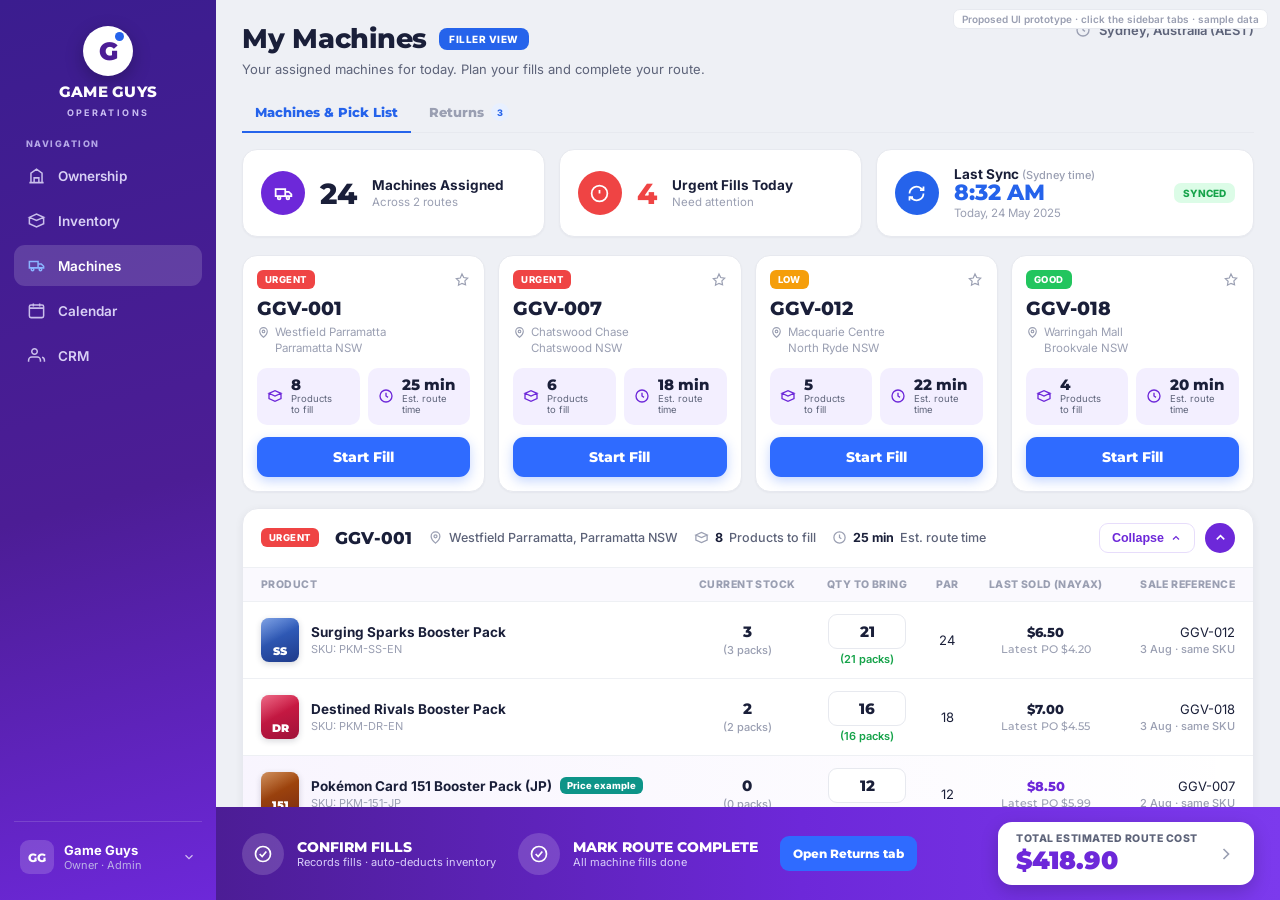
==== all-in-one.html @ 1ece9bb2 "feat: refine stock returns and Nayax pricing" ====
<!DOCTYPE html>
<html lang="en">
<head>
<meta charset="utf-8" />
<meta name="viewport" content="width=device-width, initial-scale=1" />
<title>Game Guys Operations — Proposed UI</title>
<link rel="preconnect" href="https://fonts.googleapis.com">
<link rel="preconnect" href="https://fonts.gstatic.com" crossorigin>
<link href="https://fonts.googleapis.com/css2?family=Montserrat:wght@600;700;800;900&family=Inter:wght@400;500;600;700&display=swap" rel="stylesheet">
<style>
  :root{
    --purple:#6d28d9; --purple-2:#7c3aed; --purple-deep:#4c1d95; --indigo:#3b1d8f;
    --purple-soft:#f3efff; --purple-line:#e7ddfb;
    --blue:#2563eb; --blue-btn:#2f6bff; --blue-soft:#e8f0ff;
    --bg:#eef0f5; --surface:#ffffff; --line:#e7e9ef; --line2:#eef0f4;
    --fg:#1a1f39; --fg2:#5d6379; --fg3:#9a9fb2;
    --green:#22c55e; --green-txt:#16a34a; --green-soft:#dcfce7;
    --amber:#f59e0b; --amber-soft:#fdf3e0; --red:#ef4444; --red-soft:#fdeceb;
    --teal:#0d9488; --teal-soft:#d9f5f1;
    --font:"Inter",-apple-system,BlinkMacSystemFont,"Segoe UI",sans-serif;
    --display:"Montserrat","Inter",-apple-system,"Segoe UI",sans-serif;
  }
  *{box-sizing:border-box}
  html,body{margin:0;height:100%;background:var(--bg);color:var(--fg);font-family:var(--font);-webkit-font-smoothing:antialiased}
  h1,h2,h3,.disp{font-family:var(--display);letter-spacing:-.01em;margin:0}
  .app{display:grid;grid-template-columns:216px 1fr;height:100vh;overflow:hidden}
  svg{display:block}

  /* Sidebar */
  .side{background:linear-gradient(165deg,var(--indigo),var(--purple-deep) 55%,var(--purple));color:#fff;display:flex;flex-direction:column;padding:20px 14px}
  .logo{display:flex;flex-direction:column;align-items:center;gap:6px;padding:6px 0 16px}
  .logo .mark{width:50px;height:50px;border-radius:50%;background:#fff;display:flex;align-items:center;justify-content:center;position:relative;box-shadow:0 6px 18px rgba(0,0,0,.25)}
  .logo .mark span{font-family:var(--display);font-weight:900;font-size:25px;color:var(--purple-deep)}
  .logo .mark i{position:absolute;top:6px;right:9px;width:9px;height:9px;border-radius:50%;background:var(--blue)}
  .logo .nm{font-family:var(--display);font-weight:800;font-size:15px;letter-spacing:.02em}
  .logo .sb{font-size:9px;font-weight:700;letter-spacing:.26em;color:#c9bdf2}
  .tabhint{font-size:9px;font-weight:800;letter-spacing:.16em;color:#b3a6e6;padding:4px 12px 6px;text-transform:uppercase}
  .nav{display:flex;flex-direction:column;gap:4px}
  .nav a{display:flex;align-items:center;gap:12px;padding:11px 13px;border-radius:11px;color:#d8d0f5;text-decoration:none;font-size:13.5px;font-weight:600;cursor:pointer}
  .nav a svg{width:19px;height:19px;stroke:currentColor;fill:none;stroke-width:1.9;opacity:.9}
  .nav a.active{background:rgba(255,255,255,.15);color:#fff}
  .nav a.active svg{color:#8ab4ff;opacity:1}
  .side .spacer{flex:1}
  .uwrap{border-top:1px solid rgba(255,255,255,.14);padding-top:12px}
  .user{display:flex;align-items:center;gap:10px;padding:6px}
  .user .av{width:34px;height:34px;border-radius:9px;background:rgba(255,255,255,.16);display:flex;align-items:center;justify-content:center;font-family:var(--display);font-weight:800;font-size:12px}
  .user .who{font-weight:700;font-size:13px}.user .role{font-size:11px;color:#bcb2e6}
  .user .cv{margin-left:auto;opacity:.7}

  /* Main */
  .main{display:flex;flex-direction:column;height:100vh;overflow:hidden}
  .content{flex:1;overflow:auto;padding:22px 26px 26px}
  .screen{display:none}.screen.show{display:block}
  .head{display:flex;align-items:flex-start;justify-content:space-between;gap:16px;margin-bottom:16px}
  h1{font-size:27px;font-weight:800;display:flex;align-items:center;gap:12px}
  .pill{color:#fff;font-size:10px;font-weight:800;letter-spacing:.05em;padding:5px 10px;border-radius:8px;font-family:var(--font)}
  .p-filler{background:var(--blue)} .p-owner{background:var(--purple)} .p-recv{background:var(--teal)}
  .subtitle{font-size:13px;color:var(--fg2);margin-top:6px}
  .tz{display:flex;align-items:center;gap:8px;font-size:13px;color:var(--fg2);font-weight:600}
  .tz svg{width:16px;height:16px;stroke:var(--fg3);fill:none;stroke-width:2}

  .kpis{display:grid;gap:14px;margin-bottom:18px}
  .k4{grid-template-columns:repeat(4,1fr)}.k3{grid-template-columns:1fr 1fr 1.25fr}
  .kpi{background:var(--surface);border:1px solid var(--line);border-radius:15px;padding:16px 18px;box-shadow:0 1px 2px rgba(26,31,57,.04)}
  .kpi.rowic{display:flex;align-items:center;gap:15px}
  .kpi .ic{width:44px;height:44px;border-radius:50%;display:flex;align-items:center;justify-content:center;flex:0 0 auto}
  .kpi .ic svg{width:21px;height:21px;stroke:#fff;fill:none;stroke-width:2}
  .ic-purple{background:var(--purple)}.ic-red{background:var(--red)}.ic-blue{background:var(--blue)}.ic-green{background:var(--green)}.ic-amber{background:var(--amber)}.ic-teal{background:var(--teal)}
  .kpi .l{font-size:11px;color:var(--fg2);font-weight:700;text-transform:uppercase;letter-spacing:.05em}
  .kpi .v{font-family:var(--display);font-size:27px;font-weight:800;margin-top:8px}
  .kpi .d{font-size:11.5px;margin-top:4px;font-weight:600}
  .up{color:var(--green-txt)}.down{color:var(--red)}
  .kpi .big{font-family:var(--display);font-weight:800;font-size:29px;line-height:1}
  .kpi .lab{font-weight:700;font-size:13.5px}.kpi .sub{font-size:11.5px;color:var(--fg3);margin-top:2px}
  .synced{background:var(--green-soft);color:var(--green-txt);font-size:10px;font-weight:800;padding:4px 9px;border-radius:7px}

  .h2{font-family:var(--display);font-weight:800;font-size:15px;margin:6px 2px 12px;display:flex;align-items:center;gap:8px}
  .h2 .src{font-size:10px;font-weight:600;color:var(--fg3);letter-spacing:0;text-transform:none}
  .grid2{display:grid;grid-template-columns:1.4fr 1fr;gap:16px}
  .grid2b{display:grid;grid-template-columns:1fr 1fr;gap:16px}
  .card{background:var(--surface);border:1px solid var(--line);border-radius:16px;padding:18px;box-shadow:0 1px 2px rgba(26,31,57,.04)}
  .card h3{font-size:14px;font-weight:800;margin-bottom:14px}

  /* bar chart */
  .chart{display:flex;align-items:flex-end;gap:10px;height:150px;padding-top:8px}
  .chart .col{flex:1;display:flex;flex-direction:column;align-items:center;gap:6px;height:100%}
  .chart .bar{width:100%;max-width:26px;border-radius:6px 6px 3px 3px;background:linear-gradient(180deg,var(--purple),var(--blue));margin-top:auto}
  .chart .mo{font-size:10px;color:var(--fg3);font-weight:600}
  .legend{font-size:11px;color:var(--fg3);margin-top:10px}

  /* horizontal bars */
  .hbar{margin-bottom:14px}
  .hbar .top{display:flex;justify-content:space-between;font-size:12.5px;font-weight:600;margin-bottom:6px}
  .hbar .top b{font-family:var(--display);font-weight:800}
  .track{height:12px;border-radius:999px;background:var(--line);overflow:hidden}
  .track i{display:block;height:100%;border-radius:999px}
  .fill-en{background:var(--blue)}.fill-jp{background:var(--purple)}.fill-cn{background:var(--red)}

  /* ranked list */
  .rank{display:flex;align-items:center;gap:12px;padding:10px 0;border-bottom:1px solid var(--line2)}
  .rank:last-child{border-bottom:none}
  .rank .n{width:22px;height:22px;border-radius:7px;background:var(--purple-soft);color:var(--purple);font-weight:800;font-size:11px;display:flex;align-items:center;justify-content:center;font-family:var(--display)}
  .rank .nm{font-weight:600;font-size:13px}.rank .sub{font-size:11px;color:var(--fg3)}
  .rank .val{margin-left:auto;font-family:var(--display);font-weight:800;font-size:13.5px}
  .rank .val.good{color:var(--green-txt)}.rank .val.bad{color:var(--red)}

  table{width:100%;border-collapse:collapse}
  thead th{font-size:10.5px;font-weight:800;letter-spacing:.04em;text-transform:uppercase;color:var(--fg3);text-align:left;padding:10px 12px;background:#faf9fe}
  tbody td{padding:11px 12px;border-top:1px solid var(--line2);font-size:13px;vertical-align:middle}
  .num{text-align:right;font-family:var(--display);font-weight:700}
  .badge{font-size:10px;font-weight:800;padding:3px 8px;border-radius:6px}
  .b-green{background:var(--green-soft);color:var(--green-txt)}.b-amber{background:var(--amber-soft);color:var(--amber)}
  .b-blue{background:var(--blue-soft);color:var(--blue)}.b-teal{background:var(--teal-soft);color:var(--teal)}
  .b-purple{background:var(--purple-soft);color:var(--purple)}.b-red{background:var(--red-soft);color:var(--red)}
  .aichip{display:inline-flex;align-items:center;gap:6px;font-size:11px;font-weight:700;color:var(--purple);background:var(--purple-soft);padding:5px 10px;border-radius:8px}

  /* incoming / list rows */
  .lrow{display:flex;align-items:center;gap:13px;padding:12px 0;border-bottom:1px solid var(--line2)}
  .lrow:last-child{border-bottom:none}
  .lrow .thumb{width:36px;height:36px;border-radius:9px;background:var(--purple-soft);color:var(--purple);display:flex;align-items:center;justify-content:center;font-family:var(--display);font-weight:800;font-size:12px;flex:0 0 auto}
  .lrow .nm{font-weight:600;font-size:13px}.lrow .sub{font-size:11px;color:var(--fg3);margin-top:1px}
  .lrow .r{margin-left:auto;text-align:right}

  /* calendar */
  .calmonth{margin-bottom:16px}
  .calmonth .mh{display:flex;justify-content:space-between;font-size:12px;font-weight:800;color:var(--fg2);padding:8px 4px;border-bottom:1px solid var(--line)}
  .rel{display:flex;align-items:center;gap:14px;padding:12px 4px;border-bottom:1px solid var(--line2)}
  .rel:last-child{border-bottom:none}
  .rel .date{width:56px;text-align:center;flex:0 0 auto}
  .rel .date .d{font-family:var(--display);font-weight:800;font-size:15px}.rel .date .in{font-size:9px;color:var(--fg3);text-transform:uppercase;letter-spacing:.04em}
  .rel .nm{font-weight:700;font-size:13.5px;display:flex;align-items:center;gap:8px;flex-wrap:wrap}
  .rel .code{font-size:11px;color:var(--fg3)}

  /* task board */
  .board{display:grid;grid-template-columns:repeat(3,1fr);gap:12px}
  .col-t{background:#faf9fe;border:1px solid var(--line);border-radius:13px;padding:12px}
  .col-t .ch{font-size:11px;font-weight:800;text-transform:uppercase;letter-spacing:.05em;color:var(--fg2);margin-bottom:10px;display:flex;justify-content:space-between}
  .task{background:#fff;border:1px solid var(--line);border-radius:11px;padding:11px;margin-bottom:9px;box-shadow:0 1px 2px rgba(26,31,57,.04)}
  .task .tt{font-weight:600;font-size:12.5px;margin-bottom:8px}
  .task .meta{display:flex;align-items:center;justify-content:space-between}
  .av-sm{width:22px;height:22px;border-radius:999px;background:linear-gradient(135deg,var(--purple),var(--blue));color:#fff;font-size:10px;font-weight:800;display:flex;align-items:center;justify-content:center}

  /* ===== Machines (My Machines) styles ===== */
  .mcards{display:grid;grid-template-columns:repeat(4,1fr);gap:13px;margin-bottom:16px}
  .mc{background:var(--surface);border:1px solid var(--line);border-radius:15px;padding:14px;box-shadow:0 1px 2px rgba(26,31,57,.04)}
  .mc .r1{display:flex;align-items:center;justify-content:space-between;margin-bottom:8px}
  .tag{font-size:9.5px;font-weight:800;letter-spacing:.05em;padding:4px 8px;border-radius:6px;color:#fff}
  .t-urgent{background:var(--red)}.t-low{background:var(--amber)}.t-good{background:var(--green)}
  .star{stroke:var(--fg3);fill:none;stroke-width:1.8;width:16px;height:16px}
  .mc .id{font-family:var(--display);font-weight:800;font-size:19px}
  .mc .loc{display:flex;gap:5px;font-size:11.5px;color:var(--fg3);margin:5px 0 12px;line-height:1.35}
  .mc .loc svg{width:13px;height:13px;stroke:var(--fg3);fill:none;stroke-width:2;flex:0 0 auto;margin-top:1px}
  .mc .stats{display:flex;gap:8px;margin-bottom:12px}
  .mc .st{flex:1;background:var(--purple-soft);border-radius:10px;padding:9px 10px;display:flex;align-items:center;gap:8px}
  .mc .st svg{width:16px;height:16px;stroke:var(--purple);fill:none;stroke-width:2;flex:0 0 auto}
  .mc .st .n{font-family:var(--display);font-weight:800;font-size:15px;line-height:1}
  .mc .st .k{font-size:9.5px;color:var(--fg2);line-height:1.15;margin-top:2px}
  .startfill{width:100%;border:none;background:var(--blue-btn);color:#fff;font-family:var(--display);font-weight:800;font-size:14px;padding:11px;border-radius:11px;box-shadow:0 4px 12px rgba(47,107,255,.28)}
  .detail{background:var(--surface);border:1px solid var(--line);border-radius:16px;box-shadow:0 2px 8px rgba(26,31,57,.06);overflow:hidden;margin-bottom:8px}
  .dhead{display:flex;align-items:center;gap:16px;padding:14px 18px;border-bottom:1px solid var(--line2);flex-wrap:wrap}
  .dhead .id{font-family:var(--display);font-weight:800;font-size:17px}
  .dhead .m{display:flex;align-items:center;gap:6px;font-size:12.5px;color:var(--fg2);font-weight:500}
  .dhead .m svg{width:15px;height:15px;stroke:var(--fg3);fill:none;stroke-width:2}
  .dhead .m b{color:var(--fg);font-weight:700}
  .dhead .right{margin-left:auto;display:flex;align-items:center;gap:10px}
  .collapse{border:1px solid var(--purple-line);color:var(--purple);background:#fff;font-weight:700;font-size:12.5px;padding:7px 12px;border-radius:9px;display:flex;align-items:center;gap:6px}
  .updot{width:30px;height:30px;border-radius:50%;background:var(--purple);display:flex;align-items:center;justify-content:center}
  .updot svg{width:15px;height:15px;stroke:#fff;fill:none;stroke-width:2.4}
  .dtable td{padding:12px;border-top:1px solid var(--line2);vertical-align:middle;text-align:center;font-size:13px}
  .dtable td:first-child{text-align:left;padding-left:18px}.dtable td:last-child{text-align:right;padding-right:18px}
  .dtable thead th{text-align:center}.dtable thead th:first-child{text-align:left;padding-left:18px}.dtable thead th:last-child{text-align:right;padding-right:18px}
  .prod{display:flex;align-items:center;gap:12px}
  .thumb2{width:38px;height:44px;border-radius:8px;flex:0 0 auto;color:#fff;display:flex;align-items:flex-end;justify-content:center;font-family:var(--display);font-weight:900;font-size:11px;padding-bottom:4px;position:relative;overflow:hidden;box-shadow:0 2px 6px rgba(26,31,57,.18)}
  .thumb2::before{content:"";position:absolute;inset:0;background:linear-gradient(150deg,rgba(255,255,255,.35),transparent 46%)}
  .th-rb{background:linear-gradient(160deg,#3b6fd4,#1e3a8a)}.th-pr{background:linear-gradient(160deg,#e11d48,#9f1239)}
  .th-pk{background:linear-gradient(160deg,#b45309,#7c2d12)}.th-do{background:linear-gradient(160deg,#f59e0b,#c2410c)}
  .pname{font-weight:700;font-size:13.5px;display:flex;align-items:center;gap:8px}
  .sku{font-size:11px;color:var(--fg3);margin-top:2px}
  .custom{background:var(--teal);color:#fff;font-size:9.5px;font-weight:800;padding:3px 7px;border-radius:6px}
  .stk{font-family:var(--display);font-weight:800;font-size:15px}
  .sub2{font-size:11px;color:var(--fg3);font-weight:500;margin-top:2px}
  .qtybox{display:inline-flex;flex-direction:column;align-items:center;gap:3px}
  .qtybox .inp{width:78px;border:1.5px solid var(--line);border-radius:9px;padding:7px;font-family:var(--display);font-weight:800;font-size:15px;text-align:center;background:#fff;color:var(--fg)}
  .qtybox .pk{font-size:11px;color:var(--green-txt);font-weight:600}
  .money{font-family:var(--display);font-weight:800;font-size:14px}
  .cnote{padding:2px 18px 12px 68px;text-align:left}
  .cnote span{display:inline-flex;align-items:center;gap:6px;font-size:11.5px;color:var(--blue);font-weight:500}
  .dfoot{display:flex;justify-content:flex-end;align-items:baseline;gap:14px;padding:14px 18px;border-top:1px solid var(--line2)}
  .dfoot .l{font-size:13px;color:var(--fg2);font-weight:600}.dfoot .v{font-family:var(--display);font-weight:800;font-size:22px;color:var(--purple)}
  .demo-return{background:linear-gradient(135deg,#fff,#f2f7ff);border:1px solid #cddcff;border-radius:16px;overflow:hidden;margin-top:16px}
  .demo-return-top{display:flex;align-items:center;gap:13px;padding:16px 18px}
  .demo-return-top .ric{width:42px;height:42px;border-radius:12px;background:var(--blue);display:flex;align-items:center;justify-content:center;flex:0 0 auto}
  .demo-return-top .ric svg{width:21px;height:21px;stroke:#fff;fill:none;stroke-width:2}
  .demo-return-top .ey{font-size:9px;font-weight:800;letter-spacing:.08em;color:var(--blue);text-transform:uppercase}
  .demo-return-top h3{font-size:16px;margin-top:3px}
  .demo-return-top p{font-size:11.5px;color:var(--fg2);margin:4px 0 0;line-height:1.4}
  .demo-return-top button,.demo-return-action{margin-left:auto;border:none;background:var(--blue-btn);color:#fff;font-family:var(--display);font-weight:800;font-size:12px;padding:10px 13px;border-radius:9px;cursor:pointer;white-space:nowrap;text-decoration:none;display:inline-flex;align-items:center}
  .demo-return-form{display:none;border-top:1px solid #dbe6ff;background:#fff}
  .demo-return.open .demo-return-form{display:block}
  .demo-return.complete .demo-return-top,.demo-return.complete .demo-return-form{display:none}
  .demo-route-picker{display:flex;align-items:center;gap:9px;padding:11px 18px;background:#f8faff;border-bottom:1px solid var(--line2);flex-wrap:wrap}
  .demo-route-picker label{font-size:9px;font-weight:800;color:var(--fg3);text-transform:uppercase}
  .demo-route-picker select{border:1px solid #c7d8ff;background:#fff;color:var(--fg);font:700 10.5px var(--font);padding:7px 9px;border-radius:8px;max-width:100%}
  .demo-return-row{display:grid;grid-template-columns:1fr 90px 120px 155px;align-items:center;gap:12px;padding:11px 18px;border-bottom:1px solid var(--line2)}
  .demo-return-row .nm{font-weight:700;font-size:12.5px}.demo-return-row .sub{font-size:10.5px;color:var(--fg3);margin-top:2px}
  .demo-return-row .used{font-size:10px;color:var(--fg3);text-align:center}.demo-return-row .used b{display:block;font-family:var(--display);font-size:14px;color:var(--fg)}
  .demo-step{display:inline-flex;align-items:center;border:1px solid #c7d8ff;border-radius:8px;overflow:hidden;justify-self:end}
  .demo-step button{border:0;background:var(--blue-soft);color:var(--blue);font-weight:800;width:29px;height:30px;cursor:pointer}.demo-step output{width:36px;text-align:center;font-family:var(--display);font-weight:800}
  .demo-condition{display:flex;gap:3px;background:#f1f4fa;border:1px solid var(--line);padding:3px;border-radius:8px}
  .demo-condition button{border:0;background:transparent;color:var(--fg3);font-size:9.5px;font-weight:800;padding:6px;border-radius:6px;cursor:pointer}
  .demo-condition button[aria-pressed="true"]{background:#fff;color:var(--green-txt);box-shadow:0 1px 4px rgba(26,31,57,.12)}
  .demo-condition button[aria-pressed="true"][data-demo-condition="damaged"]{background:var(--red-soft);color:var(--red)}
  .demo-return-foot{display:flex;align-items:center;gap:12px;padding:12px 18px;background:#f9fbff}
  .demo-return-foot span{font-size:11px;color:var(--fg2)}.demo-return-foot b{color:var(--fg)}
  .demo-return-foot button{margin-left:auto;border:0;background:var(--green-txt);color:#fff;font-family:var(--display);font-weight:800;font-size:12px;padding:10px 13px;border-radius:9px;cursor:pointer}
  .demo-return-success{display:none;align-items:center;gap:12px;padding:17px 18px;background:#f3fff7}
  .demo-return.complete .demo-return-success{display:flex}
  .demo-return-success .ok{width:40px;height:40px;border-radius:50%;background:var(--green);display:flex;align-items:center;justify-content:center}
  .demo-return-success .ok svg{width:21px;height:21px;stroke:#fff;fill:none;stroke-width:2.7}
  .demo-return-success h3{font-size:15px;color:var(--green-txt)}.demo-return-success p{font-size:11px;color:var(--fg2);margin:4px 0 0}
  .route-audit{display:flex;align-items:center;gap:13px;padding:14px 16px;border:1px solid #c9ead4;background:#f5fff8;border-radius:13px;margin-top:14px}
  .route-audit .aic{width:36px;height:36px;border-radius:10px;background:var(--green);display:flex;align-items:center;justify-content:center}
  .route-audit .aic svg{width:18px;height:18px;stroke:#fff;fill:none;stroke-width:2}
  .route-audit .copy{font-size:11px;color:var(--fg2);line-height:1.4}.route-audit .copy b{display:block;font-family:var(--display);font-size:12.5px;color:var(--fg)}
  .route-audit .plus{margin-left:auto;font-family:var(--display);font-size:17px;font-weight:800;color:var(--green-txt)}
  .route-audit a{color:var(--teal);font-size:10px;font-weight:800;text-decoration:none}
  .demo-machine-tabs{display:flex;gap:5px;border-bottom:1px solid var(--line);margin:0 0 16px}
  .demo-machine-tabs span,.demo-machine-tabs a{display:inline-flex;align-items:center;gap:7px;padding:10px 13px;margin-bottom:-1px;border-bottom:2.5px solid transparent;color:var(--fg3);font-family:var(--display);font-size:12.5px;font-weight:800;text-decoration:none}
  .demo-machine-tabs .on{color:var(--blue);border-bottom-color:var(--blue)}
  .demo-machine-tabs b{display:inline-flex;align-items:center;justify-content:center;min-width:18px;height:18px;padding:0 5px;border-radius:99px;background:var(--blue-soft);color:var(--blue);font:800 9px var(--font)}
  .po-demo{display:grid;grid-template-columns:1fr 1.2fr auto;align-items:center;gap:16px;padding:15px 18px;border-top:1px solid var(--purple-line);background:linear-gradient(135deg,#faf8ff,#f3fffd)}
  .po-demo h4{font-family:var(--display);font-size:12.5px;margin:0 0 4px}.po-demo p{font-size:10.5px;color:var(--fg2);line-height:1.45;margin:0}
  .po-demo-stats{display:flex;gap:6px;flex-wrap:wrap}.po-demo-stats span{font-size:9.5px;font-weight:800;padding:5px 7px;border-radius:7px;background:#fff;border:1px solid var(--line)}
  .po-demo-stats .bad{color:var(--red);background:var(--red-soft)}.po-demo-stats .due{color:var(--amber);background:var(--amber-soft)}
  .po-demo a{background:var(--teal);color:#fff;text-decoration:none;font:800 10.5px var(--font);padding:9px 11px;border-radius:8px;white-space:nowrap}
  .actionbar{display:flex;align-items:center;gap:22px;padding:15px 26px;background:linear-gradient(90deg,var(--purple-deep),var(--purple) 55%,var(--purple-2));color:#fff}
  .act{display:flex;align-items:center;gap:13px}
  .act .circ{width:42px;height:42px;border-radius:50%;background:rgba(255,255,255,.16);display:flex;align-items:center;justify-content:center}
  .act .circ svg{width:20px;height:20px;stroke:#fff;fill:none;stroke-width:2}
  .act .tt{font-family:var(--display);font-weight:800;font-size:13.5px}.act .ss{font-size:11px;color:#d9cffa}
  .abspacer{flex:1}
  .total{background:#fff;border-radius:14px;padding:10px 18px;display:flex;align-items:center;gap:18px;box-shadow:0 6px 18px rgba(0,0,0,.18)}
  .total .lab{font-size:10.5px;font-weight:800;letter-spacing:.05em;color:var(--fg2)}
  .total .amt{font-family:var(--display);font-weight:900;font-size:25px;color:var(--purple)}
  .total .chev{color:var(--fg3)}
  .machinesonly{display:none}
  .stamp{position:fixed;top:9px;right:12px;font-size:10px;color:var(--fg3);background:#fff;border:1px solid var(--line);border-radius:7px;padding:3px 8px;font-weight:600;z-index:5}
  /* ---------- mobile ---------- */
  @media (max-width:860px){
    html,body{height:auto;overflow-y:auto}
    .app{display:flex;flex-direction:column;height:auto;overflow:visible}
    .side{flex-direction:row;align-items:center;gap:10px;padding:9px 12px;overflow-x:auto;position:sticky;top:0;z-index:30}
    .logo{flex-direction:row;align-items:center;gap:8px;padding:0;flex:0 0 auto}
    .logo .mark{width:32px;height:32px;box-shadow:none}.logo .mark span{font-size:16px}
    .logo .nm{font-size:12.5px}.logo .sb,.tabhint{display:none}
    .nav{flex-direction:row;gap:6px;flex:1 1 auto;overflow-x:auto}
    .nav a{padding:8px 11px;font-size:12.5px;white-space:nowrap;border-radius:9px;gap:8px}
    .nav a svg{width:16px;height:16px}
    .side .spacer,.uwrap{display:none}
    .main{height:auto;overflow:visible}
    .content{overflow:visible;padding:14px}
    .head{flex-direction:column;align-items:flex-start;gap:8px;margin-bottom:14px}
    h1{font-size:21px}
    .content table{display:block;overflow-x:auto;-webkit-overflow-scrolling:touch;white-space:nowrap}
    .k4,.k3{grid-template-columns:repeat(2,1fr)}
    .grid2,.grid2b{grid-template-columns:1fr}
    .board{grid-template-columns:1fr}
    .mcards{grid-template-columns:repeat(2,1fr)}
    .demo-return-top{align-items:flex-start;flex-wrap:wrap}.demo-return-top button{margin-left:55px}
    .demo-return-row{grid-template-columns:1fr auto auto}.demo-return-row .used{display:none}
    .po-demo{grid-template-columns:1fr}
  }
  @media (max-width:520px){ .k4,.k3,.mcards{grid-template-columns:1fr} }
</style>
</head>
<body>
<div class="stamp">Proposed UI prototype · click the sidebar tabs · sample data</div>
<div class="app">

  <!-- Sidebar -->
  <aside class="side">
    <div class="logo">
      <div class="mark"><span>G</span><i></i></div>
      <div class="nm">GAME GUYS</div>
      <div class="sb">OPERATIONS</div>
    </div>
    <div class="tabhint">Navigation</div>
    <nav class="nav" id="nav">
      <a data-m="ownership"><svg viewBox="0 0 24 24"><path d="M3 21h18M5 21V9l7-5 7 5v12M9 21v-6h6v6"/></svg> Ownership</a>
      <a data-m="inventory"><svg viewBox="0 0 24 24"><path d="M3 8l9-4 9 4-9 4-9-4zM3 8v8l9 4 9-4V8"/></svg> Inventory</a>
      <a data-m="machines" class="active"><svg viewBox="0 0 24 24"><path d="M3 7h11v8H3zM14 10h4l3 3v2h-7z"/><circle cx="7" cy="17" r="1.6"/><circle cx="17" cy="17" r="1.6"/></svg> Machines</a>
      <a data-m="misc"><svg viewBox="0 0 24 24"><rect x="3" y="5" width="18" height="16" rx="2"/><path d="M3 9h18M8 3v4M16 3v4"/></svg> Calendar</a>
      <a data-m="crm"><svg viewBox="0 0 24 24"><path d="M17 20v-2a4 4 0 0 0-4-4H6a4 4 0 0 0-4 4v2"/><circle cx="9.5" cy="7" r="3.5"/><path d="M22 20v-2a4 4 0 0 0-3-3.9"/></svg> CRM</a>
    </nav>
    <div class="spacer"></div>
    <div class="uwrap">
      <div class="user">
        <div class="av">GG</div>
        <div><div class="who">Game Guys</div><div class="role">Owner · Admin</div></div>
        <svg class="cv" width="14" height="14" viewBox="0 0 24 24" fill="none" stroke="#fff" stroke-width="2"><path d="M6 9l6 6 6-6"/></svg>
      </div>
    </div>
  </aside>

  <!-- Main -->
  <div class="main">
    <div class="content">

      <!-- ============ OWNERSHIP ============ -->
      <section class="screen" id="s-ownership">
        <div class="head">
          <div><h1>Ownership <span class="pill p-owner">OWNER VIEW</span></h1>
          <div class="subtitle">The whole business at a glance — sales across every channel, what you have spent on stock, and where the money is made.</div></div>
        </div>
        <div class="kpis k4">
          <div class="kpi"><div class="l">Total sales (all channels)</div><div class="v">$284,120</div><div class="d up">▲ 12.4% vs last month</div></div>
          <div class="kpi"><div class="l">Stock spend (YTD)</div><div class="v">$196,540</div><div class="d">EN $92k · JP $71k · CN $33k</div></div>
          <div class="kpi"><div class="l">Net profit (30d)</div><div class="v">$41,880</div><div class="d up">▲ 8.1%</div></div>
          <div class="kpi"><div class="l">Cash tied in stock</div><div class="v">$63,410</div><div class="d">1,842 units on hand</div></div>
        </div>

        <div class="grid2">
          <div class="card">
            <h3>Sales trend — last 12 months</h3>
            <div class="chart">
              <div class="col"><div class="bar" style="height:42%"></div><div class="mo">Jul</div></div>
              <div class="col"><div class="bar" style="height:50%"></div><div class="mo">Aug</div></div>
              <div class="col"><div class="bar" style="height:46%"></div><div class="mo">Sep</div></div>
              <div class="col"><div class="bar" style="height:58%"></div><div class="mo">Oct</div></div>
              <div class="col"><div class="bar" style="height:64%"></div><div class="mo">Nov</div></div>
              <div class="col"><div class="bar" style="height:82%"></div><div class="mo">Dec</div></div>
              <div class="col"><div class="bar" style="height:60%"></div><div class="mo">Jan</div></div>
              <div class="col"><div class="bar" style="height:55%"></div><div class="mo">Feb</div></div>
              <div class="col"><div class="bar" style="height:68%"></div><div class="mo">Mar</div></div>
              <div class="col"><div class="bar" style="height:74%"></div><div class="mo">Apr</div></div>
              <div class="col"><div class="bar" style="height:88%"></div><div class="mo">May</div></div>
              <div class="col"><div class="bar" style="height:100%"></div><div class="mo">Jun</div></div>
            </div>
            <div class="legend">Monthly gross sales, all channels (vending + online). Peak in Dec + Jun set releases.</div>
          </div>
          <div class="card">
            <h3>Stock spend by language</h3>
            <div class="hbar"><div class="top"><span>English</span><b>$92,000</b></div><div class="track"><i class="fill-en" style="width:78%"></i></div></div>
            <div class="hbar"><div class="top"><span>Japanese</span><b>$71,000</b></div><div class="track"><i class="fill-jp" style="width:60%"></i></div></div>
            <div class="hbar"><div class="top"><span>Chinese</span><b>$33,000</b></div><div class="track"><i class="fill-cn" style="width:28%"></i></div></div>
            <div class="legend">Year-to-date purchasing cost split by product language.</div>
          </div>
        </div>

        <div class="grid2b" style="margin-top:16px">
          <div class="card">
            <h3>Machines — best to worst (net profit, 30d)</h3>
            <div class="rank"><div class="n">1</div><div><div class="nm">GGV-004 · Bondi Junction</div><div class="sub">312 units · 9.2% of sales</div></div><div class="val good">$6,420</div></div>
            <div class="rank"><div class="n">2</div><div><div class="nm">GGV-001 · Westfield Parramatta</div><div class="sub">288 units</div></div><div class="val good">$5,980</div></div>
            <div class="rank"><div class="n">3</div><div><div class="nm">GGV-011 · Macquarie Centre</div><div class="sub">201 units</div></div><div class="val good">$4,110</div></div>
            <div class="rank"><div class="n">22</div><div><div class="nm">GGV-019 · Penrith</div><div class="sub">36 units · low footfall</div></div><div class="val bad">$610</div></div>
            <div class="rank"><div class="n">24</div><div><div class="nm">GGV-023 · Liverpool</div><div class="sub">21 units</div></div><div class="val bad">$180</div></div>
          </div>
          <div class="card">
            <h3>Products — top &amp; bottom (net profit)</h3>
            <div class="rank"><div class="n">1</div><div><div class="nm">Surging Sparks (EN)</div><div class="sub">Booster pack</div></div><div class="val good">$8,240</div></div>
            <div class="rank"><div class="n">2</div><div><div class="nm">Pokémon Card 151 (JP)</div><div class="sub">Booster pack</div></div><div class="val good">$6,910</div></div>
            <div class="rank"><div class="n">3</div><div><div class="nm">Prismatic Evolutions ETB</div><div class="sub">Elite Trainer Box</div></div><div class="val good">$5,120</div></div>
            <div class="rank"><div class="n">—</div><div><div class="nm">Shrouded Fable Mini Tin</div><div class="sub">slow mover</div></div><div class="val bad">$140</div></div>
            <div class="rank"><div class="n">—</div><div><div class="nm">Battle Academy 2024</div><div class="sub">low margin</div></div><div class="val bad">$95</div></div>
          </div>
        </div>
      </section>

      <!-- ============ INVENTORY & STOCK ============ -->
      <section class="screen" id="s-inventory">
        <div class="head">
          <div><h1>Inventory <span class="pill p-recv">RECEIVER VIEW</span></h1>
          <div class="subtitle">Everything coming in and on hand — synced with Nayax and Shopify — plus purchase orders and invoices.</div></div>
        </div>
        <div class="kpis k4">
          <div class="kpi"><div class="l">On-hand value</div><div class="v">$63,421</div><div class="d">1,845 units</div></div>
          <div class="kpi"><div class="l">Online store stock</div><div class="v" style="color:var(--purple)">820</div><div class="d">allocated to fulfilment</div></div>
          <div class="kpi"><div class="l">Vending machine stock</div><div class="v" style="color:var(--blue)">1,025</div><div class="d">allocated to routes</div></div>
          <div class="kpi"><div class="l">Open purchase orders</div><div class="v">7</div><div class="d">3 awaiting delivery</div></div>
        </div>

        <div class="grid2">
          <div class="card">
            <h3>Incoming stock <span style="font-weight:600;color:var(--fg3);font-size:11px">· synced from Nayax + Shopify</span></h3>
            <div class="lrow"><div class="thumb">SV</div><div><div class="nm">Surging Sparks (EN) — Booster box</div><div class="sub">PO-1042 · Supplier: TCG Direct</div></div><div class="r"><span class="badge b-blue">In transit</span><div class="sub">ETA 26 May</div></div></div>
            <div class="lrow"><div class="thumb">DR</div><div><div class="nm">Destined Rivals — Booster box</div><div class="sub">PO-1039 · PokéJapan Direct</div></div><div class="r"><span class="badge b-amber">Customs</span><div class="sub">ETA 28 May</div></div></div>
            <div class="lrow"><div class="thumb">JT</div><div><div class="nm">Journey Together — Elite Trainer Box</div><div class="sub">PO-1044 · Pokémon Centre AU</div></div><div class="r"><span class="badge b-green">Ready</span><div class="sub">Arrived</div></div></div>
            <div class="lrow"><div class="thumb">PE</div><div><div class="nm">Prismatic Evolutions — Booster Bundle</div><div class="sub">PO-1045 · Southern Hobby Distribution</div></div><div class="r"><span class="badge b-blue">In transit</span><div class="sub">ETA 25 May</div></div></div>
          </div>
          <div class="card">
            <h3>Current stock <span class="aichip" style="float:right">◎ Scan stock</span></h3>
            <div class="legend" style="margin-top:12px">Search product, SKU, or location · filter by language/allocation · sort results · show 10 or 25 rows.</div>
            <div class="route-audit"><div class="aic"><svg viewBox="0 0 24 24"><path d="M4 6h16M4 12h16M4 18h10"/></svg></div><div class="copy"><b>Stock History · latest movement</b>RET-00518 returned Surging Sparks +4 to Warehouse · unallocated; Current stock now shows 100. <a href="inventory.html#stock-history">Open running history</a></div><span class="plus">+4</span></div>
          </div>
        </div>

        <div class="card" style="margin-top:16px;padding:0">
          <div style="display:flex;align-items:center;justify-content:space-between;padding:16px 18px 6px">
            <h3 style="margin:0">Purchase orders &amp; invoices</h3>
            <span class="aichip">✦ AI PDF reader — drop a quote/invoice to auto-fill</span>
          </div>
          <table>
            <thead><tr><th>PO</th><th>Supplier</th><th>Type</th><th>Status</th><th class="num">Cost / pack</th><th class="num">Total</th></tr></thead>
            <tbody>
              <tr><td>PO-1042</td><td>TCG Direct</td><td>Booster box</td><td><span class="badge b-blue">Ordered</span></td><td class="num">$4.20</td><td class="num">$3,780</td></tr>
              <tr><td>PO-1039</td><td>PokéJapan Direct</td><td>JP booster box</td><td><span class="badge b-amber">Partial</span></td><td class="num">$8.10</td><td class="num">$4,860</td></tr>
              <tr><td>PO-1031</td><td>Cardboard Collectibles</td><td>Sleeved boosters</td><td><span class="badge b-green">Received</span></td><td class="num">$6.20</td><td class="num">$1,488</td></tr>
              <tr><td>PO-1044</td><td>Pokémon Centre AU</td><td>Elite Trainer Box</td><td><span class="badge b-green">Received</span></td><td class="num">$89.95</td><td class="num">$5,397</td></tr>
            </tbody>
          </table>
          <div class="po-demo">
            <div><h4>PO-1042 can be viewed and edited</h4><p>Supplier, dates, references, notes, ordered quantities, pack sizes, and unit costs are editable before delivery.</p></div>
            <div class="po-demo-stats"><span>60 → Online store</span><span>290 → Vending machines</span><span class="bad">6 damaged → Quarantine</span><span class="due">4 still due</span></div>
            <a href="inventory.html#receive-po-1042">Open PO receiving flow</a>
          </div>
        </div>
      </section>

      <!-- ============ MACHINES (My Machines) ============ -->
      <section class="screen show" id="s-machines">
        <div class="head">
          <div><h1>My Machines <span class="pill p-filler">FILLER VIEW</span></h1>
          <div class="subtitle">Your assigned machines for today. Plan your fills and complete your route.</div></div>
          <div class="tz"><svg viewBox="0 0 24 24"><circle cx="12" cy="12" r="9"/><path d="M12 7v5l3 2"/></svg> Sydney, Australia (AEST)</div>
        </div>
        <div class="demo-machine-tabs"><span class="on">Machines &amp; Pick List</span><a href="machines.html#returns">Returns <b>3</b></a></div>
        <div class="kpis k3">
          <div class="kpi rowic"><div class="ic ic-purple"><svg viewBox="0 0 24 24"><path d="M3 7h11v8H3zM14 10h4l3 3v2h-7z"/><circle cx="7" cy="17" r="1.6"/><circle cx="17" cy="17" r="1.6"/></svg></div><div><div class="big">24</div></div><div><div class="lab">Machines Assigned</div><div class="sub">Across 2 routes</div></div></div>
          <div class="kpi rowic"><div class="ic ic-red"><svg viewBox="0 0 24 24"><circle cx="12" cy="12" r="9"/><path d="M12 8v4M12 16h.01"/></svg></div><div><div class="big" style="color:var(--red)">4</div></div><div><div class="lab">Urgent Fills Today</div><div class="sub">Need attention</div></div></div>
          <div class="kpi rowic" style="justify-content:space-between"><div style="display:flex;align-items:center;gap:15px"><div class="ic ic-blue"><svg viewBox="0 0 24 24"><path d="M4 12a8 8 0 0 1 13-6l3 2M20 12a8 8 0 0 1-13 6l-3-2"/><path d="M20 4v4h-4M4 20v-4h4"/></svg></div><div><div class="lab">Last Sync <span style="font-weight:500;color:var(--fg3);font-size:11px">(Sydney time)</span></div><div class="big" style="font-size:22px;color:var(--blue)">8:32 AM</div><div class="sub">Today, 24 May 2025</div></div></div><span class="synced">SYNCED</span></div>
        </div>

        <div class="mcards">
          <div class="mc"><div class="r1"><span class="tag t-urgent">URGENT</span><svg class="star" viewBox="0 0 24 24"><path d="M12 3l2.6 5.3 5.9.9-4.2 4.1 1 5.8L12 17l-5.3 2.8 1-5.8-4.2-4.1 5.9-.9z"/></svg></div><div class="id">GGV-001</div><div class="loc"><svg viewBox="0 0 24 24"><path d="M12 21s7-5.6 7-11a7 7 0 1 0-14 0c0 5.4 7 11 7 11z"/><circle cx="12" cy="10" r="2.4"/></svg><div>Westfield Parramatta<br>Parramatta NSW</div></div><div class="stats"><div class="st"><svg viewBox="0 0 24 24"><path d="M3 8l9-4 9 4-9 4-9-4zM3 8v8l9 4 9-4V8"/></svg><div><div class="n">8</div><div class="k">Products<br>to fill</div></div></div><div class="st"><svg viewBox="0 0 24 24"><circle cx="12" cy="12" r="9"/><path d="M12 7v5l3 2"/></svg><div><div class="n">25 min</div><div class="k">Est. route<br>time</div></div></div></div><button class="startfill">Start Fill</button></div>
          <div class="mc"><div class="r1"><span class="tag t-urgent">URGENT</span><svg class="star" viewBox="0 0 24 24"><path d="M12 3l2.6 5.3 5.9.9-4.2 4.1 1 5.8L12 17l-5.3 2.8 1-5.8-4.2-4.1 5.9-.9z"/></svg></div><div class="id">GGV-007</div><div class="loc"><svg viewBox="0 0 24 24"><path d="M12 21s7-5.6 7-11a7 7 0 1 0-14 0c0 5.4 7 11 7 11z"/><circle cx="12" cy="10" r="2.4"/></svg><div>Chatswood Chase<br>Chatswood NSW</div></div><div class="stats"><div class="st"><svg viewBox="0 0 24 24"><path d="M3 8l9-4 9 4-9 4-9-4zM3 8v8l9 4 9-4V8"/></svg><div><div class="n">6</div><div class="k">Products<br>to fill</div></div></div><div class="st"><svg viewBox="0 0 24 24"><circle cx="12" cy="12" r="9"/><path d="M12 7v5l3 2"/></svg><div><div class="n">18 min</div><div class="k">Est. route<br>time</div></div></div></div><button class="startfill">Start Fill</button></div>
          <div class="mc"><div class="r1"><span class="tag t-low">LOW</span><svg class="star" viewBox="0 0 24 24"><path d="M12 3l2.6 5.3 5.9.9-4.2 4.1 1 5.8L12 17l-5.3 2.8 1-5.8-4.2-4.1 5.9-.9z"/></svg></div><div class="id">GGV-012</div><div class="loc"><svg viewBox="0 0 24 24"><path d="M12 21s7-5.6 7-11a7 7 0 1 0-14 0c0 5.4 7 11 7 11z"/><circle cx="12" cy="10" r="2.4"/></svg><div>Macquarie Centre<br>North Ryde NSW</div></div><div class="stats"><div class="st"><svg viewBox="0 0 24 24"><path d="M3 8l9-4 9 4-9 4-9-4zM3 8v8l9 4 9-4V8"/></svg><div><div class="n">5</div><div class="k">Products<br>to fill</div></div></div><div class="st"><svg viewBox="0 0 24 24"><circle cx="12" cy="12" r="9"/><path d="M12 7v5l3 2"/></svg><div><div class="n">22 min</div><div class="k">Est. route<br>time</div></div></div></div><button class="startfill">Start Fill</button></div>
          <div class="mc"><div class="r1"><span class="tag t-good">GOOD</span><svg class="star" viewBox="0 0 24 24"><path d="M12 3l2.6 5.3 5.9.9-4.2 4.1 1 5.8L12 17l-5.3 2.8 1-5.8-4.2-4.1 5.9-.9z"/></svg></div><div class="id">GGV-018</div><div class="loc"><svg viewBox="0 0 24 24"><path d="M12 21s7-5.6 7-11a7 7 0 1 0-14 0c0 5.4 7 11 7 11z"/><circle cx="12" cy="10" r="2.4"/></svg><div>Warringah Mall<br>Brookvale NSW</div></div><div class="stats"><div class="st"><svg viewBox="0 0 24 24"><path d="M3 8l9-4 9 4-9 4-9-4zM3 8v8l9 4 9-4V8"/></svg><div><div class="n">4</div><div class="k">Products<br>to fill</div></div></div><div class="st"><svg viewBox="0 0 24 24"><circle cx="12" cy="12" r="9"/><path d="M12 7v5l3 2"/></svg><div><div class="n">20 min</div><div class="k">Est. route<br>time</div></div></div></div><button class="startfill">Start Fill</button></div>
        </div>

        <div class="detail">
          <div class="dhead">
            <span class="tag t-urgent">URGENT</span><span class="id">GGV-001</span>
            <span class="m"><svg viewBox="0 0 24 24"><path d="M12 21s7-5.6 7-11a7 7 0 1 0-14 0c0 5.4 7 11 7 11z"/><circle cx="12" cy="10" r="2.4"/></svg> Westfield Parramatta, Parramatta NSW</span>
            <span class="m"><svg viewBox="0 0 24 24"><path d="M3 8l9-4 9 4-9 4-9-4zM3 8v8l9 4 9-4V8"/></svg> <b>8</b> Products to fill</span>
            <span class="m"><svg viewBox="0 0 24 24"><circle cx="12" cy="12" r="9"/><path d="M12 7v5l3 2"/></svg> <b>25 min</b> Est. route time</span>
            <div class="right"><button class="collapse">Collapse <svg width="12" height="12" viewBox="0 0 24 24" fill="none" stroke="currentColor" stroke-width="2.4"><path d="M6 15l6-6 6 6"/></svg></button><div class="updot"><svg viewBox="0 0 24 24"><path d="M6 15l6-6 6 6"/></svg></div></div>
          </div>
          <table class="dtable">
            <thead><tr><th>Product</th><th>Current Stock</th><th>Qty to Bring</th><th>PAR</th><th>Last sold (Nayax)</th><th>Sale reference</th></tr></thead>
            <tbody>
              <tr><td><div class="prod"><div class="thumb2 th-rb">SS</div><div><div class="pname">Surging Sparks Booster Pack</div><div class="sku">SKU: PKM-SS-EN</div></div></div></td><td><div class="stk">3</div><div class="sub2">(3 packs)</div></td><td><div class="qtybox"><div class="inp">21</div><div class="pk">(21 packs)</div></div></td><td>24</td><td class="money">$6.50<div class="sub2">Latest PO $4.20</div></td><td>GGV-012<div class="sub2">3 Aug · same SKU</div></td></tr>
              <tr><td><div class="prod"><div class="thumb2 th-pr">DR</div><div><div class="pname">Destined Rivals Booster Pack</div><div class="sku">SKU: PKM-DR-EN</div></div></div></td><td><div class="stk">2</div><div class="sub2">(2 packs)</div></td><td><div class="qtybox"><div class="inp">16</div><div class="pk">(16 packs)</div></div></td><td>18</td><td class="money">$7.00<div class="sub2">Latest PO $4.55</div></td><td>GGV-018<div class="sub2">3 Aug · same SKU</div></td></tr>
              <tr style="background:linear-gradient(90deg,rgba(124,58,237,.05),transparent)"><td><div class="prod"><div class="thumb2 th-pk">151</div><div><div class="pname">Pokémon Card 151 Booster Pack (JP) <span class="custom">Price example</span></div><div class="sku">SKU: PKM-151-JP</div></div></div></td><td><div class="stk">0</div><div class="sub2">(0 packs)</div></td><td><div class="qtybox"><div class="inp">12</div><div class="pk">(12 packs)</div></div></td><td>12</td><td class="money" style="color:var(--purple)">$8.50<div class="sub2">Latest PO $5.99</div></td><td>GGV-007<div class="sub2">2 Aug · same SKU</div></td></tr>
              <tr><td><div class="prod"><div class="thumb2 th-do">PE</div><div><div class="pname">Prismatic Evolutions Booster Bundle</div><div class="sku">SKU: PKM-PE-BB</div></div></div></td><td><div class="stk">1</div><div class="sub2">(1 bundle)</div></td><td><div class="qtybox"><div class="inp">5</div><div class="pk">(5 bundles)</div></div></td><td>6</td><td class="money">$44.95<div class="sub2">Latest PO $39.50</div></td><td>Similar bundle<div class="sub2">GGV-001 · 1 Aug</div></td></tr>
            </tbody>
          </table>
          <div class="dfoot"><span class="l">Pricing reference</span><span class="v" style="font-size:13px">Latest successful Nayax sale · exact SKU first</span></div>
        </div>
        <div class="demo-return">
          <div class="demo-return-top">
            <div class="ric"><svg viewBox="0 0 24 24"><path d="M20 7H8a4 4 0 0 0-4 4v7"/><path d="M8 3L4 7l4 4"/></svg></div>
            <div><div class="ey">Separate filler workspace</div><h3>Returns now have their own tab</h3><p>Open Returns to choose a completed route/machine, record unused stock, and mark any damaged products.</p></div>
            <a class="demo-return-action" href="machines.html#returns">Open Returns tab</a>
          </div>
        </div>
      </section>

      <!-- ============ MISCELLANEOUS ============ -->
      <section class="screen" id="s-misc">
        <div class="head">
          <div><h1>Calendar</h1>
          <div class="subtitle">Product timings and upcoming releases so buying never misses a drop.</div></div>
        </div>
        <div class="kpis k4">
          <div class="kpi"><div class="l">Releases next 30d</div><div class="v">6</div><div class="d">2 need a preorder PO</div></div>
          <div class="kpi"><div class="l">Preordered / covered</div><div class="v" style="color:var(--green-txt)">4</div><div class="d">POs in flight</div></div>
          <div class="kpi"><div class="l">Pre-payments due</div><div class="v" style="color:var(--amber)">2</div><div class="d">$8,400 scheduled</div></div>
          <div class="kpi"><div class="l">Tracked total</div><div class="v">31</div><div class="d">next 12 months</div></div>
        </div>
        <div class="card">
          <h3>Release calendar</h3>
          <div class="calmonth">
            <div class="mh"><span>June 2025</span><span>3 releases</span></div>
            <div class="rel"><div class="date"><div class="in">in 6d</div><div class="d">13 Jun</div></div><div style="flex:1"><div class="nm">Destined Rivals <span class="code">SV10</span> <span class="badge b-blue">EN</span> <span class="badge b-green">✓ Preordered · PO-1042</span></div></div></div>
            <div class="rel"><div class="date"><div class="in">in 13d</div><div class="d">20 Jun</div></div><div style="flex:1"><div class="nm">Black Bolt <span class="code">SV11B</span> <span class="badge b-blue">EN</span> <span class="badge b-amber">Needs preorder</span></div></div></div>
            <div class="rel"><div class="date"><div class="in">in 20d</div><div class="d">27 Jun</div></div><div style="flex:1"><div class="nm">White Flare <span class="code">SV11W</span> <span class="badge b-purple">JP</span> <span class="badge b-green">✓ Preordered</span></div></div></div>
          </div>
          <div class="calmonth">
            <div class="mh"><span>July 2025</span><span>2 releases</span></div>
            <div class="rel"><div class="date"><div class="in">in 34d</div><div class="d">11 Jul</div></div><div style="flex:1"><div class="nm">Prismatic Evolutions <span class="code">SV11</span> <span class="badge b-blue">EN</span> <span class="badge b-amber">Needs preorder</span></div></div></div>
            <div class="rel"><div class="date"><div class="in">in 41d</div><div class="d">18 Jul</div></div><div style="flex:1"><div class="nm">Terastal Festival <span class="code">SV-TF</span> <span class="badge b-purple">JP</span> <span class="badge b-green">✓ Preordered</span></div></div></div>
          </div>
        </div>
      </section>

      <!-- ============ CRM ============ -->
      <section class="screen" id="s-crm">
        <div class="head">
          <div><h1>CRM</h1>
          <div class="subtitle">Supplier relationships and team tasks in one place.</div></div>
        </div>
        <div class="grid2b">
          <div class="card" style="padding:0">
            <div style="padding:16px 18px 4px"><h3 style="margin:0">Suppliers</h3></div>
            <table>
              <thead><tr><th>Supplier</th><th>Contact</th><th>Products</th><th>Rating</th></tr></thead>
              <tbody>
                <tr><td><b>PokéJapan Direct</b><div class="sub2">Japan · NET30</div></td><td>orders@pokejapan.jp<div class="sub2">+81 3 5555 0192</div></td><td>Pokémon JP booster boxes</td><td><span class="badge b-green">★ 4.8</span></td></tr>
                <tr><td><b>TCG Direct</b><div class="sub2">AU · COD</div></td><td>sales@tcgdirect.au<div class="sub2">+61 2 8000 1234</div></td><td>EN boosters, ETBs</td><td><span class="badge b-green">★ 4.6</span></td></tr>
                <tr><td><b>Cardboard Collectibles</b><div class="sub2">AU · NET14</div></td><td>trade@cardboard.au<div class="sub2">+61 2 9000 4455</div></td><td>Sleeved Pokémon boosters</td><td><span class="badge b-amber">★ 4.2</span></td></tr>
                <tr><td><b>Pokémon Centre AU</b><div class="sub2">Online · Prepaid</div></td><td>support@pokemoncentre.au</td><td>ETBs and collection boxes</td><td><span class="badge b-green">★ 4.4</span></td></tr>
              </tbody>
            </table>
          </div>
          <div class="card">
            <h3>Task management</h3>
            <div class="board">
              <div class="col-t"><div class="ch">To do <span>2</span></div>
                <div class="task"><div class="tt">Chase Black Bolt preorder allocation</div><div class="meta"><span class="badge b-amber">High</span><span class="av-sm">JM</span></div></div>
                <div class="task"><div class="tt">Reprice slow Shrouded Fable stock</div><div class="meta"><span class="badge b-blue">Med</span><span class="av-sm">RJ</span></div></div>
              </div>
              <div class="col-t"><div class="ch">In progress <span>1</span></div>
                <div class="task"><div class="tt">Reconcile GGV-001 route variance</div><div class="meta"><span class="badge b-red">Urgent</span><span class="av-sm">JM</span></div></div>
              </div>
              <div class="col-t"><div class="ch">Done <span>1</span></div>
                <div class="task"><div class="tt">Onboard new filler — Sam</div><div class="meta"><span class="badge b-green">Done</span><span class="av-sm">RJ</span></div></div>
              </div>
            </div>
            <div class="legend" style="margin-top:12px">Assign a task and the assignee is notified. Owners see the whole board.</div>
          </div>
        </div>
      </section>

    </div>

    <!-- Bottom action bar (Machines/filler only) -->
    <div class="actionbar machinesonly" id="actionbar">
      <div class="act"><div class="circ"><svg viewBox="0 0 24 24"><circle cx="12" cy="12" r="9"/><path d="M8 12l3 3 5-6"/></svg></div><div><div class="tt">CONFIRM FILLS</div><div class="ss">Records fills · auto-deducts inventory</div></div></div>
      <div class="act"><div class="circ"><svg viewBox="0 0 24 24"><circle cx="12" cy="12" r="9"/><path d="M8 12l3 3 5-6"/></svg></div><div><div class="tt">MARK ROUTE COMPLETE</div><div class="ss">All machine fills done</div></div></div>
      <a class="demo-return-action" href="machines.html#returns">Open Returns tab</a>
      <div class="abspacer"></div>
      <div class="total"><div><div class="lab">TOTAL ESTIMATED ROUTE COST</div><div class="amt">$418.90</div></div><svg class="chev" width="20" height="20" viewBox="0 0 24 24" fill="none" stroke="currentColor" stroke-width="2"><path d="M9 6l6 6-6 6"/></svg></div>
    </div>
  </div>
</div>

<script>
  function setMode(m){
    document.querySelectorAll('.nav a').forEach(a=>a.classList.toggle('active', a.dataset.m===m));
    document.querySelectorAll('.screen').forEach(s=>s.classList.toggle('show', s.id==='s-'+m));
    document.getElementById('actionbar').style.display = (m==='machines') ? 'flex' : 'none';
    document.querySelector('.content').scrollTop = 0;
  }
  document.querySelectorAll('.nav a').forEach(a=>a.addEventListener('click', e=>{e.preventDefault();setMode(a.dataset.m);}));
  setMode('machines');
</script>
</body>
</html>
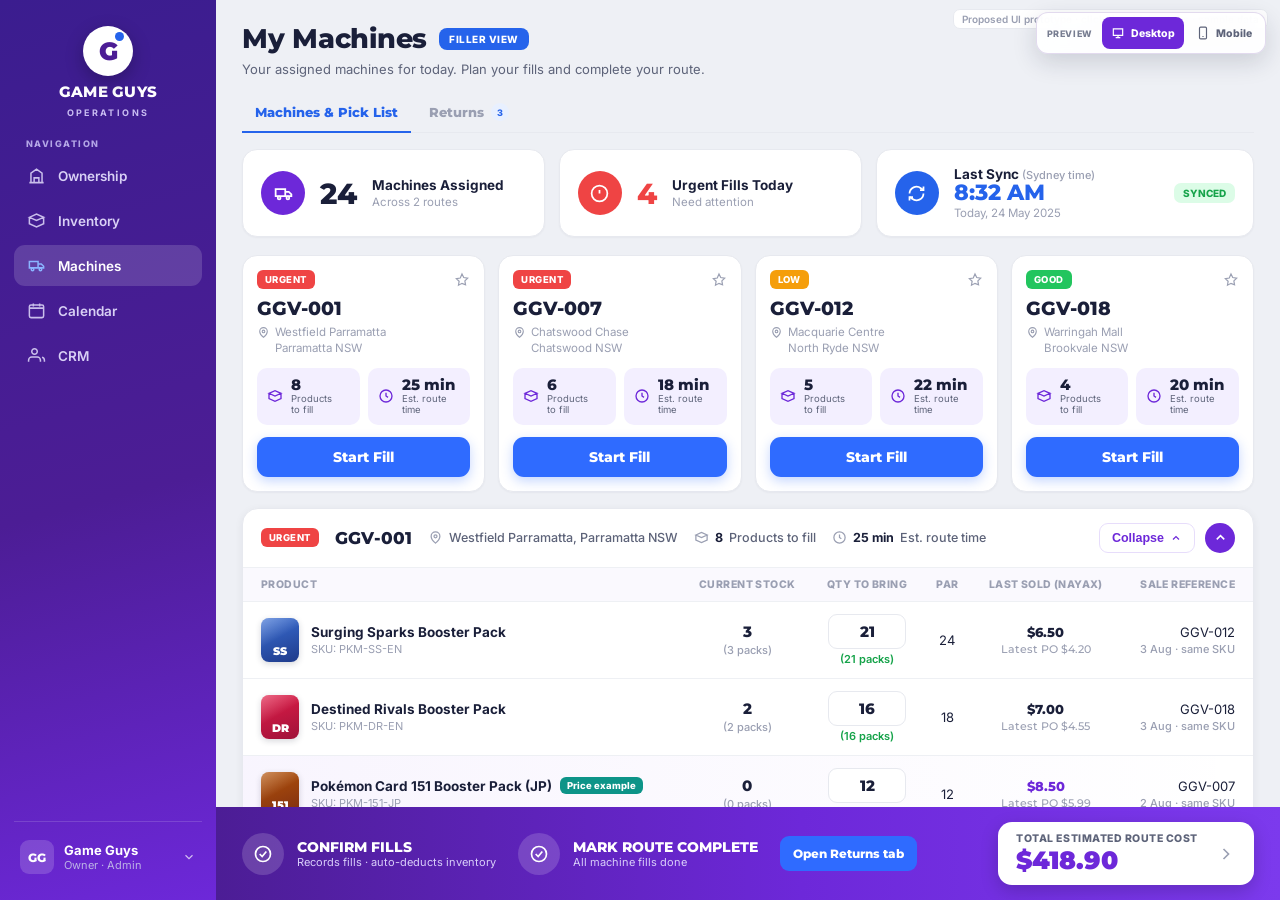
==== commit b565bc4a: "Add responsive desktop and mobile proposal views" ====
--- a/all-in-one.html
+++ b/all-in-one.html
@@ -7,6 +7,8 @@
 <link rel="preconnect" href="https://fonts.googleapis.com">
 <link rel="preconnect" href="https://fonts.gstatic.com" crossorigin>
 <link href="https://fonts.googleapis.com/css2?family=Montserrat:wght@600;700;800;900&family=Inter:wght@400;500;600;700&display=swap" rel="stylesheet">
+<link rel="stylesheet" href="device-preview.css">
+<script src="device-preview.js" defer></script>
 <style>
   :root{
     --purple:#6d28d9; --purple-2:#7c3aed; --purple-deep:#4c1d95; --indigo:#3b1d8f;
@@ -391,7 +393,7 @@
           <div class="card">
             <h3>Current stock <span class="aichip" style="float:right">◎ Scan stock</span></h3>
             <div class="legend" style="margin-top:12px">Search product, SKU, or location · filter by language/allocation · sort results · show 10 or 25 rows.</div>
-            <div class="route-audit"><div class="aic"><svg viewBox="0 0 24 24"><path d="M4 6h16M4 12h16M4 18h10"/></svg></div><div class="copy"><b>Stock History · latest movement</b>RET-00518 returned Surging Sparks +4 to Warehouse · unallocated; Current stock now shows 100. <a href="inventory.html#stock-history">Open running history</a></div><span class="plus">+4</span></div>
+            <div class="route-audit"><div class="aic"><svg viewBox="0 0 24 24"><path d="M4 6h16M4 12h16M4 18h10"/></svg></div><div class="copy"><b>Stock History · latest movement</b>RET-00518 returned Surging Sparks +4 to Returns quarantine; it can be reassigned to Online or Vending after review. <a href="inventory.html#stock-history">Open running history</a></div><span class="plus">+4</span></div>
           </div>
         </div>
 
@@ -411,7 +413,7 @@
           </table>
           <div class="po-demo">
             <div><h4>PO-1042 can be viewed and edited</h4><p>Supplier, dates, references, notes, ordered quantities, pack sizes, and unit costs are editable before delivery.</p></div>
-            <div class="po-demo-stats"><span>60 → Online store</span><span>290 → Vending machines</span><span class="bad">6 damaged → Quarantine</span><span class="due">4 still due</span></div>
+            <div class="po-demo-stats"><span>60 → Online store</span><span>290 → Vending machines</span><span class="bad">6 damaged → Damage quarantine</span><span class="due">4 still due</span></div>
             <a href="inventory.html#receive-po-1042">Open PO receiving flow</a>
           </div>
         </div>
@@ -455,7 +457,7 @@
               <tr><td><div class="prod"><div class="thumb2 th-do">PE</div><div><div class="pname">Prismatic Evolutions Booster Bundle</div><div class="sku">SKU: PKM-PE-BB</div></div></div></td><td><div class="stk">1</div><div class="sub2">(1 bundle)</div></td><td><div class="qtybox"><div class="inp">5</div><div class="pk">(5 bundles)</div></div></td><td>6</td><td class="money">$44.95<div class="sub2">Latest PO $39.50</div></td><td>Similar bundle<div class="sub2">GGV-001 · 1 Aug</div></td></tr>
             </tbody>
           </table>
-          <div class="dfoot"><span class="l">Pricing reference</span><span class="v" style="font-size:13px">Latest successful Nayax sale · exact SKU first</span></div>
+          <div class="dfoot"><span class="l">Pricing reference &amp; printout</span><span class="v" style="font-size:13px">Price to set + last sold (Nayax) + notes</span></div>
         </div>
         <div class="demo-return">
           <div class="demo-return-top">
--- a/device-preview.css
+++ b/device-preview.css
@@ -0,0 +1,214 @@
+:root{
+  --device-preview-purple:#6d28d9;
+  --device-preview-ink:#1a1f39;
+  --device-preview-line:#ddd8eb;
+}
+
+.device-preview-switch{
+  position:fixed;
+  top:12px;
+  right:14px;
+  z-index:95;
+  display:flex;
+  align-items:center;
+  gap:3px;
+  padding:4px;
+  border:1px solid rgba(76,29,149,.16);
+  border-radius:12px;
+  background:rgba(255,255,255,.94);
+  box-shadow:0 8px 24px rgba(26,31,57,.16);
+  backdrop-filter:blur(10px);
+  font-family:"Inter",-apple-system,BlinkMacSystemFont,"Segoe UI",sans-serif;
+}
+.device-preview-switch::before{
+  content:"Preview";
+  padding:0 6px;
+  color:#777d91;
+  font-size:9px;
+  font-weight:800;
+  letter-spacing:.07em;
+  text-transform:uppercase;
+}
+.device-preview-switch button{
+  display:inline-flex;
+  min-height:32px;
+  align-items:center;
+  gap:6px;
+  border:0;
+  border-radius:8px;
+  background:transparent;
+  color:#5d6379;
+  padding:7px 9px;
+  font:800 10.5px "Inter",-apple-system,BlinkMacSystemFont,"Segoe UI",sans-serif;
+  cursor:pointer;
+}
+.device-preview-switch button svg{width:14px;height:14px;fill:none;stroke:currentColor;stroke-width:2}
+.device-preview-switch button:hover{background:#f3efff;color:var(--device-preview-purple)}
+.device-preview-switch button[aria-pressed="true"]{background:var(--device-preview-purple);color:#fff}
+
+.device-preview-stage{
+  position:fixed;
+  inset:0;
+  z-index:90;
+  display:grid;
+  place-items:center;
+  padding:64px 20px 22px;
+  background:
+    radial-gradient(900px 460px at 20% -10%,rgba(109,40,217,.18),transparent 60%),
+    #e9eaf0;
+}
+.device-preview-frame{
+  width:390px;
+  max-width:100%;
+  height:calc(100vh - 92px);
+  min-height:560px;
+  max-height:844px;
+  overflow:hidden;
+  border:8px solid #1e2030;
+  border-radius:30px;
+  background:#fff;
+  box-shadow:0 26px 70px rgba(24,20,45,.35);
+}
+.device-preview-frame iframe{display:block;width:100%;height:100%;border:0;background:#eef0f5}
+.device-preview-caption{
+  position:absolute;
+  left:18px;
+  bottom:18px;
+  max-width:250px;
+  color:#666b7e;
+  font:600 10.5px/1.45 "Inter",-apple-system,BlinkMacSystemFont,"Segoe UI",sans-serif;
+}
+.device-preview-caption b{display:block;color:var(--device-preview-ink);font-size:11.5px;margin-bottom:2px}
+body.device-preview-active{overflow:hidden!important}
+html.device-embed .device-preview-switch{display:none!important}
+
+@media print{
+  .device-preview-switch,.device-preview-stage{display:none!important}
+}
+
+@media (max-width:860px){
+  .device-preview-switch{display:none}
+  .side{
+    width:100%;
+    max-width:100vw;
+    overflow:hidden!important;
+  }
+  .side .nav{
+    min-width:0;
+    overflow-x:auto;
+    overscroll-behavior-x:contain;
+    scrollbar-width:none;
+    -webkit-overflow-scrolling:touch;
+  }
+  .side .nav::-webkit-scrollbar,.subtabs::-webkit-scrollbar,.machine-tabs::-webkit-scrollbar{display:none}
+  .subtabs,.machine-tabs{
+    max-width:100%;
+    overflow-x:auto;
+    overscroll-behavior-x:contain;
+    scrollbar-width:none;
+    scroll-snap-type:x proximity;
+  }
+  .subtabs button,.subtabs a,.machine-tabs button{scroll-snap-align:start}
+  .head-actions{max-width:100%}
+  button,a,select,input{touch-action:manipulation}
+  .tw,.stock-table-wrap,.history-table-wrap,.edit-table,.receipt-table{
+    max-width:100%;
+    overflow-x:auto!important;
+    -webkit-overflow-scrolling:touch;
+  }
+  .tw::after,.stock-table-wrap::after,.history-table-wrap::after{
+    content:"Swipe table to see more →";
+    display:block;
+    position:sticky;
+    left:0;
+    width:max-content;
+    padding:7px 11px 9px;
+    color:#8a8fa1;
+    font-size:9px;
+    font-weight:700;
+  }
+  .modal-overlay,.scan-overlay{overscroll-behavior:contain}
+}
+
+@media (max-width:520px){
+  .content{padding:12px!important}
+  .head{gap:10px!important}
+  .head-actions{width:100%;display:grid!important;grid-template-columns:1fr 1fr!important;gap:7px!important}
+  .head-actions>*{min-width:0;justify-content:center}
+  .head-actions .syncchip{grid-column:1/-1}
+  .card{padding:14px;border-radius:13px}
+  .subtabs{margin-bottom:14px!important}
+  .subtabs button,.subtabs a,.machine-tabs button{min-height:42px;padding:10px 12px!important}
+  .modal-overlay,.scan-overlay{
+    align-items:flex-end!important;
+    padding:0!important;
+  }
+  .modal-card,.scan-dialog{
+    width:100%!important;
+    max-height:92dvh!important;
+    border-radius:18px 18px 0 0!important;
+  }
+  .modal-head,.scan-dialog-head{padding:15px!important}
+  .modal-body,.scan-dialog-body{padding:15px!important}
+  .modal-actions,.scan-dialog-actions{display:grid!important;grid-template-columns:1fr 1fr!important}
+  .modal-actions button,.scan-dialog-actions button{min-height:42px}
+  .po-workspace{border-radius:13px}
+  .po-tabs{overflow-x:auto;padding:0 10px!important;scrollbar-width:none}
+  .po-tabs button{white-space:nowrap;min-height:42px}
+  .panel-actions{align-items:stretch!important}
+  .panel-actions button{min-height:42px}
+  .allocation-edit{min-width:160px}
+  .device-preview-caption{display:none}
+  .device-card-wrap{overflow:visible!important}
+  .device-card-wrap::after{display:none!important}
+  .device-card-table,
+  .device-card-table>tbody{
+    display:block!important;
+    width:100%!important;
+    min-width:0!important;
+    overflow:visible!important;
+    white-space:normal!important;
+  }
+  .device-card-table>thead{display:none!important}
+  .device-card-table>tbody>tr{
+    display:grid;
+    grid-template-columns:minmax(0,1fr) minmax(112px,.65fr);
+    gap:0 12px;
+    margin:0;
+    padding:12px 13px;
+    border-top:1px solid #eef0f4;
+    background:#fff;
+  }
+  .device-card-table>tbody>tr[hidden],
+  .device-card-table>tbody>tr.hide{display:none!important}
+  .device-card-table>tbody>tr>td{
+    display:flex!important;
+    min-width:0;
+    align-items:flex-start;
+    justify-content:space-between;
+    gap:10px;
+    border:0!important;
+    padding:7px 0!important;
+    text-align:right!important;
+    white-space:normal!important;
+  }
+  .device-card-table>tbody>tr>td::before{
+    content:attr(data-device-label);
+    flex:0 0 auto;
+    color:#9a9fb2;
+    font:800 8.5px/1.35 "Inter",-apple-system,BlinkMacSystemFont,"Segoe UI",sans-serif;
+    letter-spacing:.04em;
+    text-align:left;
+    text-transform:uppercase;
+  }
+  .device-card-table>tbody>tr>td:first-child,
+  .device-card-table>tbody>tr>td.device-card-wide{
+    grid-column:1/-1;
+    text-align:left!important;
+  }
+  .device-card-table>tbody>tr>td:first-child::before,
+  .device-card-table>tbody>tr>td.device-card-wide::before{display:none}
+  .device-card-table .stock-group-row{display:block!important;background:#f5f1ff}
+  .device-card-table .stock-group-row td{display:block!important;text-align:left!important}
+  .device-card-table .btn-row,.device-card-table .po-actions{justify-content:flex-end;flex-wrap:wrap}
+}
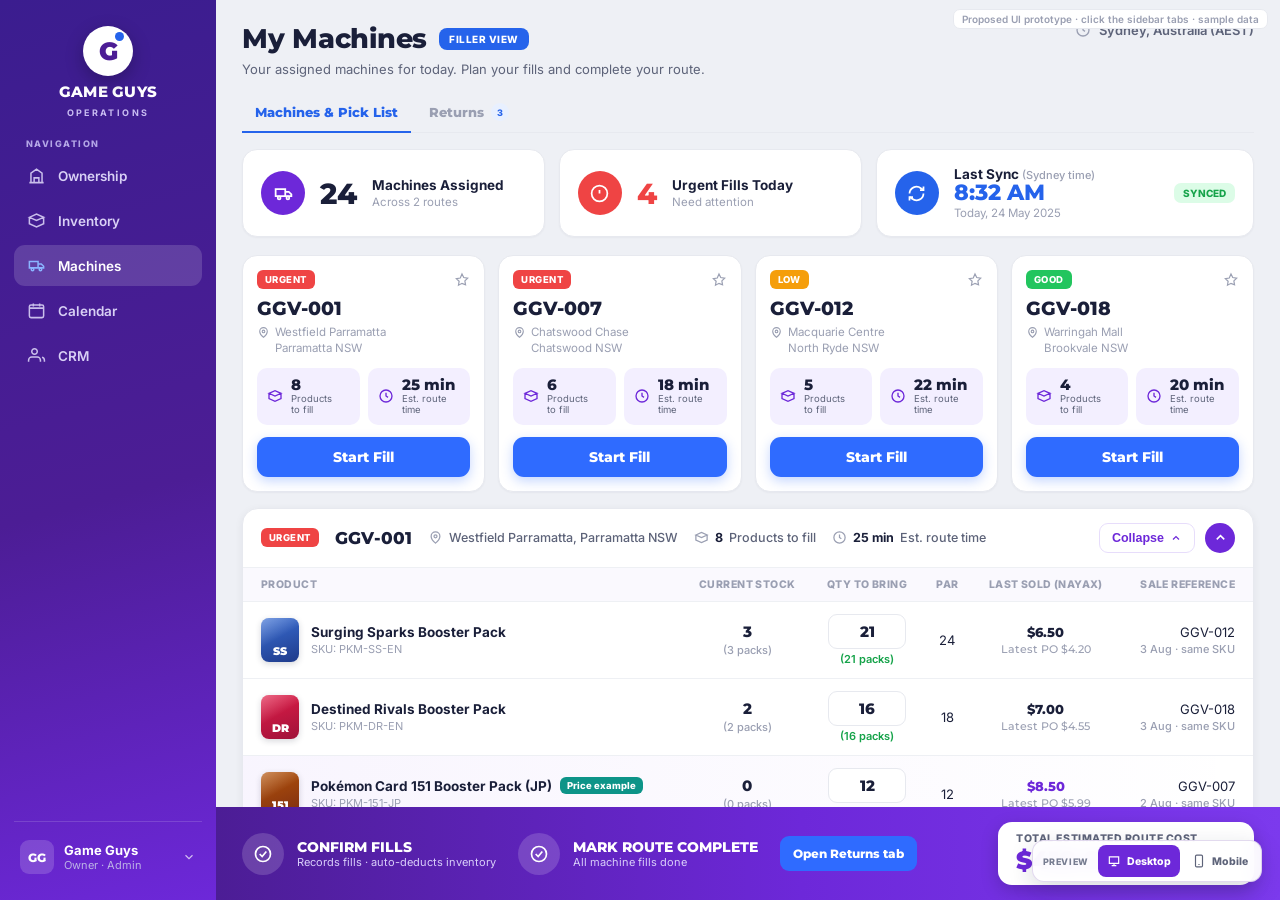
==== commit af5f4e48: "Rework mobile navigation and task layouts" ====
--- a/all-in-one.html
+++ b/all-in-one.html
@@ -7,8 +7,6 @@
 <link rel="preconnect" href="https://fonts.googleapis.com">
 <link rel="preconnect" href="https://fonts.gstatic.com" crossorigin>
 <link href="https://fonts.googleapis.com/css2?family=Montserrat:wght@600;700;800;900&family=Inter:wght@400;500;600;700&display=swap" rel="stylesheet">
-<link rel="stylesheet" href="device-preview.css">
-<script src="device-preview.js" defer></script>
 <style>
   :root{
     --purple:#6d28d9; --purple-2:#7c3aed; --purple-deep:#4c1d95; --indigo:#3b1d8f;
@@ -274,6 +272,8 @@
   }
   @media (max-width:520px){ .k4,.k3,.mcards{grid-template-columns:1fr} }
 </style>
+<link rel="stylesheet" href="device-preview.css">
+<script src="device-preview.js" defer></script>
 </head>
 <body>
 <div class="stamp">Proposed UI prototype · click the sidebar tabs · sample data</div>
--- a/device-preview.css
+++ b/device-preview.css
@@ -6,8 +6,8 @@
 
 .device-preview-switch{
   position:fixed;
-  top:12px;
-  right:14px;
+  right:18px;
+  bottom:18px;
   z-index:95;
   display:flex;
   align-items:center;
@@ -88,69 +88,65 @@
 
 @media (max-width:860px){
   .device-preview-switch{display:none}
-  .side{
-    width:100%;
-    max-width:100vw;
-    overflow:hidden!important;
-  }
-  .side .nav{
-    min-width:0;
-    overflow-x:auto;
-    overscroll-behavior-x:contain;
-    scrollbar-width:none;
-    -webkit-overflow-scrolling:touch;
-  }
+  .side{width:100%;max-width:100vw;overflow:hidden!important}
+  .side .nav{min-width:0;overflow-x:auto;overscroll-behavior-x:contain;scrollbar-width:none;-webkit-overflow-scrolling:touch}
   .side .nav::-webkit-scrollbar,.subtabs::-webkit-scrollbar,.machine-tabs::-webkit-scrollbar{display:none}
-  .subtabs,.machine-tabs{
-    max-width:100%;
-    overflow-x:auto;
-    overscroll-behavior-x:contain;
-    scrollbar-width:none;
-    scroll-snap-type:x proximity;
-  }
+  .subtabs,.machine-tabs{max-width:100%;overflow-x:auto;overscroll-behavior-x:contain;scrollbar-width:none;scroll-snap-type:x proximity}
   .subtabs button,.subtabs a,.machine-tabs button{scroll-snap-align:start}
   .head-actions{max-width:100%}
   button,a,select,input{touch-action:manipulation}
-  .tw,.stock-table-wrap,.history-table-wrap,.edit-table,.receipt-table{
-    max-width:100%;
-    overflow-x:auto!important;
-    -webkit-overflow-scrolling:touch;
-  }
-  .tw::after,.stock-table-wrap::after,.history-table-wrap::after{
-    content:"Swipe table to see more →";
-    display:block;
-    position:sticky;
-    left:0;
-    width:max-content;
-    padding:7px 11px 9px;
-    color:#8a8fa1;
-    font-size:9px;
-    font-weight:700;
-  }
+  .tw,.stock-table-wrap,.history-table-wrap,.edit-table,.receipt-table{max-width:100%;overflow-x:auto!important;-webkit-overflow-scrolling:touch}
+  .tw::after,.stock-table-wrap::after,.history-table-wrap::after{content:"Swipe table to see more ->";display:block;position:sticky;left:0;width:max-content;padding:7px 11px 9px;color:#8a8fa1;font-size:9px;font-weight:700}
   .modal-overlay,.scan-overlay{overscroll-behavior:contain}
 }
 
+@media (max-width:700px){
+  html,body{max-width:100%;overflow-x:hidden!important}
+  .app{min-height:100dvh}
+  .side{position:sticky!important;top:0;z-index:70!important;display:flex;min-height:54px;padding:9px 14px!important;overflow:visible!important;box-shadow:0 5px 18px rgba(28,14,58,.18)}
+  .side .logo{gap:9px!important}
+  .side .logo .mark{width:34px!important;height:34px!important}
+  .side .logo .nm{font-size:12px!important;letter-spacing:.04em}
+  .side .nav{position:fixed;left:0;right:0;bottom:0;z-index:85;display:grid!important;grid-template-columns:repeat(5,minmax(0,1fr));width:100%;min-width:0;height:calc(66px + env(safe-area-inset-bottom));padding:6px 5px env(safe-area-inset-bottom);gap:2px!important;overflow:visible!important;border-top:1px solid rgba(255,255,255,.15);background:linear-gradient(155deg,#3b1d8f,#4c1d95 56%,#6d28d9);box-shadow:0 -8px 28px rgba(28,14,58,.2)}
+  .side .nav a{display:flex!important;min-width:0;min-height:54px;flex-direction:column;justify-content:center;gap:3px!important;padding:5px 2px!important;border-radius:10px!important;font-size:9px!important;line-height:1.05;text-align:center}
+  .side .nav a svg{width:19px!important;height:19px!important}
+  .side .nav a.active{background:rgba(255,255,255,.18)!important;color:#fff!important}
+  .side .nav a.sub{display:none!important}
+  .main .content{padding-bottom:calc(92px + env(safe-area-inset-bottom))!important}
+  .subtabs,.machine-tabs{position:sticky;top:54px;z-index:25;gap:5px!important;padding:4px!important;border:1px solid #e7e9ef!important;border-radius:12px;background:rgba(255,255,255,.96);box-shadow:0 5px 16px rgba(26,31,57,.07);backdrop-filter:blur(10px)}
+  .subtabs button,.subtabs a,.machine-tabs button{min-height:40px;padding:9px 12px!important;border:0!important;border-radius:9px!important;margin:0!important}
+  .subtabs button.on,.subtabs .on,.machine-tabs button.on{color:#fff!important;background:#6d28d9!important;box-shadow:0 4px 10px rgba(109,40,217,.18)}
+  .machine-tabs button.on{background:#2563eb!important}
+  h1{flex-wrap:wrap;line-height:1.18}
+  h1 .pill{font-size:8.5px;padding:4px 7px}
+  .subtitle{line-height:1.45}
+  .kpis,.k4{grid-template-columns:repeat(2,minmax(0,1fr))!important;gap:9px!important}
+  .kpi{padding:13px!important}
+  .kpi .v{font-size:20px!important}
+  .card.p0 .ph,.stock-card .ph,.history-card-head{align-items:flex-start!important;gap:6px;flex-direction:column}
+  input,select,textarea{font-size:16px!important}
+  button{min-height:40px}
+}
+
 @media (max-width:520px){
-  .content{padding:12px!important}
+  .content{padding:12px!important;padding-bottom:calc(90px + env(safe-area-inset-bottom))!important}
+  html.embed .content{padding:0 0 28px!important}
   .head{gap:10px!important}
+  .head .subtitle{font-size:11.5px}
   .head-actions{width:100%;display:grid!important;grid-template-columns:1fr 1fr!important;gap:7px!important}
   .head-actions>*{min-width:0;justify-content:center}
   .head-actions .syncchip{grid-column:1/-1}
   .card{padding:14px;border-radius:13px}
+  .kpis,.k4{grid-template-columns:repeat(2,minmax(0,1fr))!important}
+  .kpi .l{font-size:8.5px!important}.kpi .d{font-size:9.5px!important}
   .subtabs{margin-bottom:14px!important}
-  .subtabs button,.subtabs a,.machine-tabs button{min-height:42px;padding:10px 12px!important}
-  .modal-overlay,.scan-overlay{
-    align-items:flex-end!important;
-    padding:0!important;
-  }
-  .modal-card,.scan-dialog{
-    width:100%!important;
-    max-height:92dvh!important;
-    border-radius:18px 18px 0 0!important;
-  }
-  .modal-head,.scan-dialog-head{padding:15px!important}
+  .modal-overlay,.scan-overlay{align-items:flex-end!important;padding:0!important}
+  .modal-card,.scan-dialog{width:100%!important;max-height:92dvh!important;border-radius:18px 18px 0 0!important}
+  .modal-head,.scan-dialog-head{padding:15px!important;align-items:flex-start}
+  .modal-close,.scan-close{min-width:40px;width:40px!important;height:40px!important}
   .modal-body,.scan-dialog-body{padding:15px!important}
   .modal-actions,.scan-dialog-actions{display:grid!important;grid-template-columns:1fr 1fr!important}
+  .modal-actions>span{display:none!important}
   .modal-actions button,.scan-dialog-actions button{min-height:42px}
   .po-workspace{border-radius:13px}
   .po-tabs{overflow-x:auto;padding:0 10px!important;scrollbar-width:none}
@@ -159,56 +155,33 @@
   .panel-actions button{min-height:42px}
   .allocation-edit{min-width:160px}
   .device-preview-caption{display:none}
-  .device-card-wrap{overflow:visible!important}
+  .device-card-wrap{overflow:visible!important;background:#f6f7fb;padding:7px!important}
   .device-card-wrap::after{display:none!important}
-  .device-card-table,
-  .device-card-table>tbody{
-    display:block!important;
-    width:100%!important;
-    min-width:0!important;
-    overflow:visible!important;
-    white-space:normal!important;
-  }
+  .device-card-table,.device-card-table>tbody{display:block!important;width:100%!important;min-width:0!important;overflow:visible!important;white-space:normal!important}
   .device-card-table>thead{display:none!important}
-  .device-card-table>tbody>tr{
-    display:grid;
-    grid-template-columns:minmax(0,1fr) minmax(112px,.65fr);
-    gap:0 12px;
-    margin:0;
-    padding:12px 13px;
-    border-top:1px solid #eef0f4;
-    background:#fff;
-  }
-  .device-card-table>tbody>tr[hidden],
-  .device-card-table>tbody>tr.hide{display:none!important}
-  .device-card-table>tbody>tr>td{
-    display:flex!important;
-    min-width:0;
-    align-items:flex-start;
-    justify-content:space-between;
-    gap:10px;
-    border:0!important;
-    padding:7px 0!important;
-    text-align:right!important;
-    white-space:normal!important;
-  }
-  .device-card-table>tbody>tr>td::before{
-    content:attr(data-device-label);
-    flex:0 0 auto;
-    color:#9a9fb2;
-    font:800 8.5px/1.35 "Inter",-apple-system,BlinkMacSystemFont,"Segoe UI",sans-serif;
-    letter-spacing:.04em;
-    text-align:left;
-    text-transform:uppercase;
-  }
-  .device-card-table>tbody>tr>td:first-child,
-  .device-card-table>tbody>tr>td.device-card-wide{
-    grid-column:1/-1;
-    text-align:left!important;
-  }
-  .device-card-table>tbody>tr>td:first-child::before,
-  .device-card-table>tbody>tr>td.device-card-wide::before{display:none}
-  .device-card-table .stock-group-row{display:block!important;background:#f5f1ff}
-  .device-card-table .stock-group-row td{display:block!important;text-align:left!important}
+  .device-card-table>tbody>tr{display:block;margin:0 0 9px;padding:11px 13px;overflow:hidden;border:1px solid #e7e9ef;border-radius:12px;background:#fff;box-shadow:0 2px 8px rgba(26,31,57,.04)}
+  .device-card-table>tbody>tr:last-child{margin-bottom:0}
+  .device-card-table>tbody>tr[hidden],.device-card-table>tbody>tr.hide{display:none!important}
+  .device-card-table>tbody>tr>td{display:flex!important;min-width:0;align-items:flex-start;justify-content:space-between;gap:10px;border:0!important;padding:8px 0!important;text-align:right!important;white-space:normal!important}
+  .device-card-table>tbody>tr>td+td{border-top:1px dashed #eef0f4!important}
+  .device-card-table>tbody>tr>td::before{content:attr(data-device-label);flex:0 0 auto;color:#9a9fb2;font:800 8.5px/1.35 "Inter",-apple-system,BlinkMacSystemFont,"Segoe UI",sans-serif;letter-spacing:.04em;text-align:left;text-transform:uppercase}
+  .device-card-table>tbody>tr>td:first-child,.device-card-table>tbody>tr>td.device-card-wide{display:block!important;text-align:left!important;padding-bottom:10px!important}
+  .device-card-table>tbody>tr>td:first-child::before,.device-card-table>tbody>tr>td.device-card-wide::before{display:none}
+  .device-card-table .stock-group-row{display:block!important;background:#f5f1ff;border-color:#e7ddfb;box-shadow:none}
+  .device-card-table .stock-group-row td{display:block!important;text-align:left!important;padding:6px 0!important}
   .device-card-table .btn-row,.device-card-table .po-actions{justify-content:flex-end;flex-wrap:wrap}
+  .device-card-table td button{min-height:40px}
+  .device-card-table td:last-child button:only-child{width:100%}
+  .manual-stock-form,.product-form,.cost-form,.approval-summary,.form-grid,.manual-add-grid{grid-template-columns:1fr!important}
+  .manual-stock-form .wide,.product-form .wide,.cost-form .wide,.form-field.wide{grid-column:auto!important}
+  .receipt-balance{grid-template-columns:1fr!important}
+  .return-route-picker,.return-route-picker select,.return-start,.return-confirm{width:100%!important}
+  .genbar,.pltoolbar{align-items:flex-start!important;padding:12px!important}
+  .genbar .gt,.pltoolbar span{font-size:10.5px!important;line-height:1.45}
+  .addrow{padding:12px!important}
+  .addrow .field,.addrow .qtyf,.addrow .addbtn2{width:100%!important;flex:1 1 100%!important}
+  .print-shell{margin:0!important}
+  .print-overlay{padding:0!important;align-items:flex-end}
+  .print-tools{border-radius:16px 16px 0 0!important;padding:12px!important}
+  .printcard{border-radius:0!important}
 }
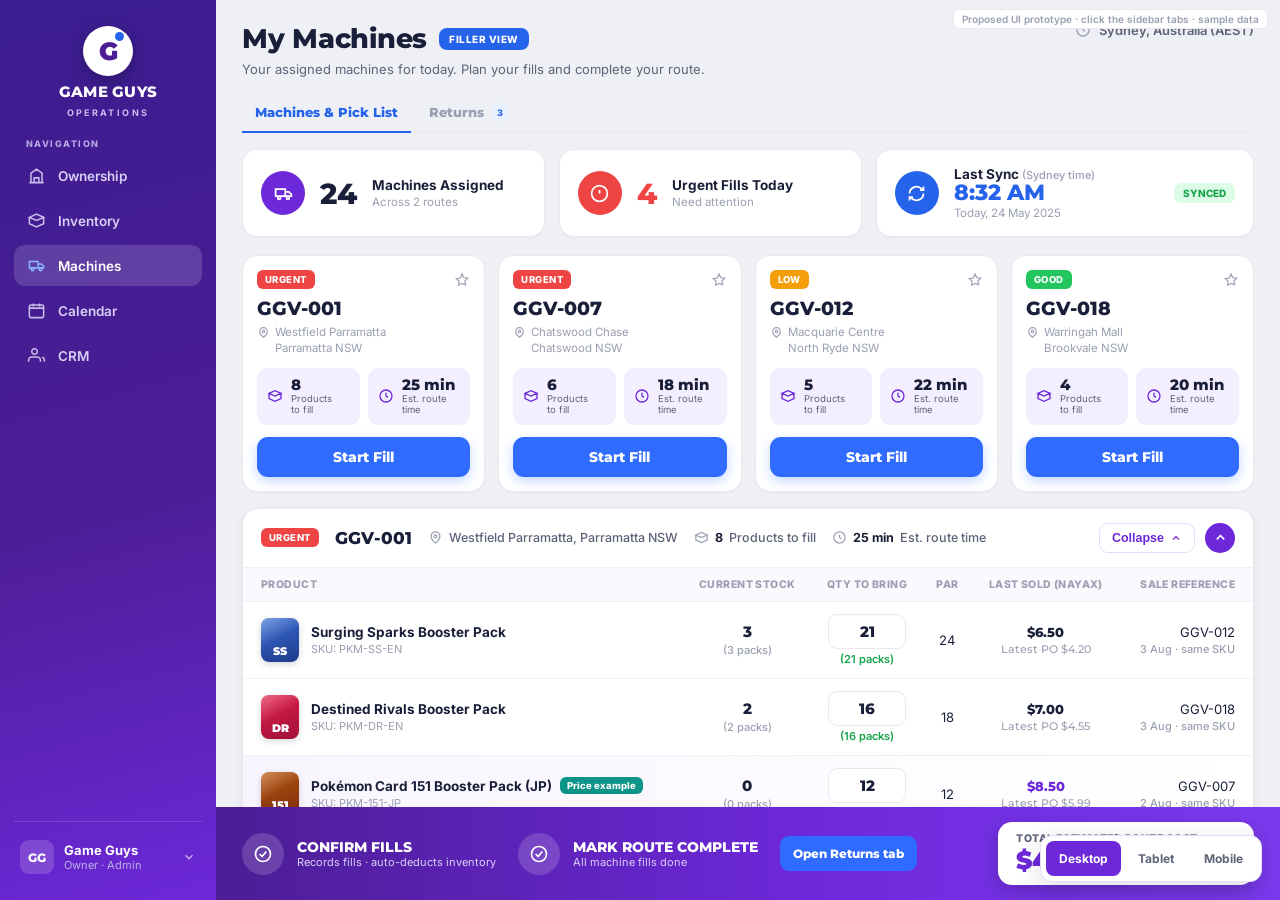
==== commit 3a160cfc: "Improve responsive layouts and streamline mobile purchasing" ====
--- a/all-in-one.html
+++ b/all-in-one.html
@@ -272,8 +272,8 @@
   }
   @media (max-width:520px){ .k4,.k3,.mcards{grid-template-columns:1fr} }
 </style>
-<link rel="stylesheet" href="device-preview.css">
-<script src="device-preview.js" defer></script>
+<link rel="stylesheet" href="device-preview.css?v=20260924.1">
+<script src="device-preview.js?v=20260924.1" defer></script>
 </head>
 <body>
 <div class="stamp">Proposed UI prototype · click the sidebar tabs · sample data</div>
--- a/device-preview.css
+++ b/device-preview.css
@@ -1,187 +1,348 @@
-:root{
-  --device-preview-purple:#6d28d9;
-  --device-preview-ink:#1a1f39;
-  --device-preview-line:#ddd8eb;
-}
-
-.device-preview-switch{
-  position:fixed;
-  right:18px;
-  bottom:18px;
-  z-index:95;
-  display:flex;
-  align-items:center;
-  gap:3px;
-  padding:4px;
-  border:1px solid rgba(76,29,149,.16);
-  border-radius:12px;
-  background:rgba(255,255,255,.94);
-  box-shadow:0 8px 24px rgba(26,31,57,.16);
-  backdrop-filter:blur(10px);
-  font-family:"Inter",-apple-system,BlinkMacSystemFont,"Segoe UI",sans-serif;
-}
-.device-preview-switch::before{
-  content:"Preview";
-  padding:0 6px;
-  color:#777d91;
-  font-size:9px;
-  font-weight:800;
-  letter-spacing:.07em;
-  text-transform:uppercase;
-}
-.device-preview-switch button{
-  display:inline-flex;
-  min-height:32px;
-  align-items:center;
-  gap:6px;
-  border:0;
-  border-radius:8px;
-  background:transparent;
-  color:#5d6379;
-  padding:7px 9px;
-  font:800 10.5px "Inter",-apple-system,BlinkMacSystemFont,"Segoe UI",sans-serif;
-  cursor:pointer;
-}
-.device-preview-switch button svg{width:14px;height:14px;fill:none;stroke:currentColor;stroke-width:2}
-.device-preview-switch button:hover{background:#f3efff;color:var(--device-preview-purple)}
-.device-preview-switch button[aria-pressed="true"]{background:var(--device-preview-purple);color:#fff}
-
-.device-preview-stage{
-  position:fixed;
-  inset:0;
-  z-index:90;
-  display:grid;
-  place-items:center;
-  padding:64px 20px 22px;
-  background:
-    radial-gradient(900px 460px at 20% -10%,rgba(109,40,217,.18),transparent 60%),
-    #e9eaf0;
-}
-.device-preview-frame{
-  width:390px;
-  max-width:100%;
-  height:calc(100vh - 92px);
-  min-height:560px;
-  max-height:844px;
-  overflow:hidden;
-  border:8px solid #1e2030;
-  border-radius:30px;
-  background:#fff;
-  box-shadow:0 26px 70px rgba(24,20,45,.35);
-}
-.device-preview-frame iframe{display:block;width:100%;height:100%;border:0;background:#eef0f5}
-.device-preview-caption{
-  position:absolute;
-  left:18px;
-  bottom:18px;
-  max-width:250px;
-  color:#666b7e;
-  font:600 10.5px/1.45 "Inter",-apple-system,BlinkMacSystemFont,"Segoe UI",sans-serif;
-}
-.device-preview-caption b{display:block;color:var(--device-preview-ink);font-size:11.5px;margin-bottom:2px}
-body.device-preview-active{overflow:hidden!important}
-html.device-embed .device-preview-switch{display:none!important}
-
-@media print{
-  .device-preview-switch,.device-preview-stage{display:none!important}
-}
-
-@media (max-width:860px){
-  .device-preview-switch{display:none}
-  .side{width:100%;max-width:100vw;overflow:hidden!important}
-  .side .nav{min-width:0;overflow-x:auto;overscroll-behavior-x:contain;scrollbar-width:none;-webkit-overflow-scrolling:touch}
-  .side .nav::-webkit-scrollbar,.subtabs::-webkit-scrollbar,.machine-tabs::-webkit-scrollbar{display:none}
-  .subtabs,.machine-tabs{max-width:100%;overflow-x:auto;overscroll-behavior-x:contain;scrollbar-width:none;scroll-snap-type:x proximity}
-  .subtabs button,.subtabs a,.machine-tabs button{scroll-snap-align:start}
-  .head-actions{max-width:100%}
-  button,a,select,input{touch-action:manipulation}
-  .tw,.stock-table-wrap,.history-table-wrap,.edit-table,.receipt-table{max-width:100%;overflow-x:auto!important;-webkit-overflow-scrolling:touch}
-  .tw::after,.stock-table-wrap::after,.history-table-wrap::after{content:"Swipe table to see more ->";display:block;position:sticky;left:0;width:max-content;padding:7px 11px 9px;color:#8a8fa1;font-size:9px;font-weight:700}
-  .modal-overlay,.scan-overlay{overscroll-behavior:contain}
-}
-
-@media (max-width:700px){
-  html,body{max-width:100%;overflow-x:hidden!important}
-  .app{min-height:100dvh}
-  .side{position:sticky!important;top:0;z-index:70!important;display:flex;min-height:54px;padding:9px 14px!important;overflow:visible!important;box-shadow:0 5px 18px rgba(28,14,58,.18)}
-  .side .logo{gap:9px!important}
-  .side .logo .mark{width:34px!important;height:34px!important}
-  .side .logo .nm{font-size:12px!important;letter-spacing:.04em}
-  .side .nav{position:fixed;left:0;right:0;bottom:0;z-index:85;display:grid!important;grid-template-columns:repeat(5,minmax(0,1fr));width:100%;min-width:0;height:calc(66px + env(safe-area-inset-bottom));padding:6px 5px env(safe-area-inset-bottom);gap:2px!important;overflow:visible!important;border-top:1px solid rgba(255,255,255,.15);background:linear-gradient(155deg,#3b1d8f,#4c1d95 56%,#6d28d9);box-shadow:0 -8px 28px rgba(28,14,58,.2)}
-  .side .nav a{display:flex!important;min-width:0;min-height:54px;flex-direction:column;justify-content:center;gap:3px!important;padding:5px 2px!important;border-radius:10px!important;font-size:9px!important;line-height:1.05;text-align:center}
-  .side .nav a svg{width:19px!important;height:19px!important}
-  .side .nav a.active{background:rgba(255,255,255,.18)!important;color:#fff!important}
-  .side .nav a.sub{display:none!important}
-  .main .content{padding-bottom:calc(92px + env(safe-area-inset-bottom))!important}
-  .subtabs,.machine-tabs{position:sticky;top:54px;z-index:25;gap:5px!important;padding:4px!important;border:1px solid #e7e9ef!important;border-radius:12px;background:rgba(255,255,255,.96);box-shadow:0 5px 16px rgba(26,31,57,.07);backdrop-filter:blur(10px)}
-  .subtabs button,.subtabs a,.machine-tabs button{min-height:40px;padding:9px 12px!important;border:0!important;border-radius:9px!important;margin:0!important}
-  .subtabs button.on,.subtabs .on,.machine-tabs button.on{color:#fff!important;background:#6d28d9!important;box-shadow:0 4px 10px rgba(109,40,217,.18)}
-  .machine-tabs button.on{background:#2563eb!important}
-  h1{flex-wrap:wrap;line-height:1.18}
-  h1 .pill{font-size:8.5px;padding:4px 7px}
-  .subtitle{line-height:1.45}
-  .kpis,.k4{grid-template-columns:repeat(2,minmax(0,1fr))!important;gap:9px!important}
-  .kpi{padding:13px!important}
-  .kpi .v{font-size:20px!important}
-  .card.p0 .ph,.stock-card .ph,.history-card-head{align-items:flex-start!important;gap:6px;flex-direction:column}
-  input,select,textarea{font-size:16px!important}
-  button{min-height:40px}
-}
-
-@media (max-width:520px){
-  .content{padding:12px!important;padding-bottom:calc(90px + env(safe-area-inset-bottom))!important}
-  html.embed .content{padding:0 0 28px!important}
-  .head{gap:10px!important}
-  .head .subtitle{font-size:11.5px}
-  .head-actions{width:100%;display:grid!important;grid-template-columns:1fr 1fr!important;gap:7px!important}
-  .head-actions>*{min-width:0;justify-content:center}
-  .head-actions .syncchip{grid-column:1/-1}
-  .card{padding:14px;border-radius:13px}
-  .kpis,.k4{grid-template-columns:repeat(2,minmax(0,1fr))!important}
-  .kpi .l{font-size:8.5px!important}.kpi .d{font-size:9.5px!important}
-  .subtabs{margin-bottom:14px!important}
-  .modal-overlay,.scan-overlay{align-items:flex-end!important;padding:0!important}
-  .modal-card,.scan-dialog{width:100%!important;max-height:92dvh!important;border-radius:18px 18px 0 0!important}
-  .modal-head,.scan-dialog-head{padding:15px!important;align-items:flex-start}
-  .modal-close,.scan-close{min-width:40px;width:40px!important;height:40px!important}
-  .modal-body,.scan-dialog-body{padding:15px!important}
-  .modal-actions,.scan-dialog-actions{display:grid!important;grid-template-columns:1fr 1fr!important}
-  .modal-actions>span{display:none!important}
-  .modal-actions button,.scan-dialog-actions button{min-height:42px}
-  .po-workspace{border-radius:13px}
-  .po-tabs{overflow-x:auto;padding:0 10px!important;scrollbar-width:none}
-  .po-tabs button{white-space:nowrap;min-height:42px}
-  .panel-actions{align-items:stretch!important}
-  .panel-actions button{min-height:42px}
-  .allocation-edit{min-width:160px}
-  .device-preview-caption{display:none}
-  .device-card-wrap{overflow:visible!important;background:#f6f7fb;padding:7px!important}
-  .device-card-wrap::after{display:none!important}
-  .device-card-table,.device-card-table>tbody{display:block!important;width:100%!important;min-width:0!important;overflow:visible!important;white-space:normal!important}
-  .device-card-table>thead{display:none!important}
-  .device-card-table>tbody>tr{display:block;margin:0 0 9px;padding:11px 13px;overflow:hidden;border:1px solid #e7e9ef;border-radius:12px;background:#fff;box-shadow:0 2px 8px rgba(26,31,57,.04)}
+/* Responsive layout shared by the existing proposal pages. */
+.app{grid-template-columns:216px minmax(0,1fr)}
+.main,.content,.view,.card,.detail,.set-card{min-width:0}
+.responsive-cell-value{min-width:0}
+.responsive-filter-panel{display:contents}
+.responsive-filter-toggle{display:none}
+:focus-visible{outline:3px solid #7c3aed;outline-offset:3px}
+.device-preview-switch{position:fixed;right:18px;bottom:18px;z-index:110;display:flex;gap:4px;padding:5px;border:1px solid #e7ddfb;border-radius:12px;background:#fff;box-shadow:0 6px 24px #1a1f3926;font-family:var(--font)}
+.device-preview-switch button{border:0;border-radius:8px;background:transparent;color:#5d6379;padding:10px 13px;font:700 12px var(--font);cursor:pointer}
+.device-preview-switch button[aria-pressed=true]{background:#6d28d9;color:#fff}
+.device-preview-stage{position:fixed;inset:0;z-index:100;display:grid;place-items:center;padding:16px 16px 76px;background:#e4e6ef}
+.device-preview-frame{width:var(--preview-width,390px);max-width:100%;height:100%;min-height:0;overflow:hidden;border-radius:20px;box-shadow:0 20px 60px #1a1f3933;background:#fff}
+.device-preview-frame iframe{display:block;width:100%;height:100%;border:0}
+.device-preview-active{overflow:hidden!important}
+.device-embed .device-preview-switch{display:none}
+html.embed .modal-overlay{top:var(--host-top,0px);bottom:auto;height:var(--host-height,100dvh)}
+html.embed .modal-card{max-height:calc(var(--host-height,100dvh) - 24px)}
+@media screen and (min-width:861px) and (max-width:1200px){
+  .app{grid-template-columns:180px minmax(0,1fr)}
+  .content{padding:20px}
+  .mcards{grid-template-columns:repeat(2,minmax(0,1fr))}
+  .head{flex-wrap:wrap}
+  .stock-toolbar{grid-template-columns:repeat(4,minmax(0,1fr))}
+  .stock-search{grid-column:1/-1}
+  .return-queue-row{grid-template-columns:minmax(0,1fr) auto}
+  .return-assign{grid-column:1/-1;justify-content:flex-start}
+  .manual-add-grid{grid-template-columns:repeat(3,minmax(0,1fr))}
+  .actionbar{flex-wrap:wrap}
+  .dtable.work{font-size:12px}
+}
+@media screen and (max-width:860px){
+  html,body{height:auto;overflow:visible}
+  .app{display:block;height:auto;min-height:100dvh;overflow:visible}
+  .main{height:auto;overflow:visible}
+  .content{overflow:visible;padding:20px 20px 100px}
+  .side{position:relative!important;top:auto!important;display:flex;flex-direction:row;align-items:center;min-height:60px;padding:12px 20px!important;overflow:visible!important}
+  .logo{flex-direction:row;padding:0;gap:10px}
+  .logo .mark{width:34px;height:34px}
+  .logo .mark span{font-size:18px}
+  .logo .nm{font-size:14px}
+  .logo .sb,.tabhint,.side>.spacer,.uwrap{display:none}
+  .side .nav{position:fixed;inset:auto 0 0;z-index:60;display:grid;grid-template-columns:repeat(5,minmax(0,1fr));gap:4px;padding:6px max(6px,env(safe-area-inset-left)) calc(6px + env(safe-area-inset-bottom));background:#fff;border-top:1px solid #e7e9ef;box-shadow:0 -4px 20px #1a1f390a}
+  .side .nav a{display:flex;flex-direction:column;justify-content:center;gap:4px;padding:8px 2px;min-height:54px;min-width:0;font-size:11px;font-weight:700;color:#5d6379;white-space:normal;text-align:center;border-radius:10px}
+  .side .nav a svg{width:20px;height:20px}
+  .side .nav a.active{color:#6d28d9;background:#f3efff}
+  .side .nav a.active svg{color:inherit}
+  .side .nav a.sub{display:none}
+  .head{flex-direction:column;gap:12px}
+  h1{font-size:24px;flex-wrap:wrap}
+  h1 .pill{font-size:9px}
+  .subtitle{font-size:13px;line-height:1.5}
+  .head-actions{justify-content:flex-start;width:100%}
+  .head-actions>*{max-width:100%}
+  .subtabs,.machine-tabs{position:sticky;top:0;z-index:30;display:flex;gap:4px;margin:0 0 18px;padding:5px;background:#fff;border:1px solid #e7e9ef;border-radius:12px;max-width:100%;overflow-x:auto;scrollbar-width:thin}
+  .subtabs button,.subtabs a,.machine-tabs button{flex:none;white-space:nowrap;border:0;margin:0;min-height:44px;padding:10px 12px;font-size:12px;border-radius:8px}
+  .subtabs .on,.machine-tabs button.on{background:#f3efff;color:#6d28d9}
+  .machine-tabs button.on{background:#e8f0ff;color:#2563eb}
+  button,input,select,textarea{touch-action:manipulation}
+  button{min-height:44px}
+  input:not([type=checkbox]):not([type=radio]),select,textarea{font-size:16px!important;max-width:100%;min-height:44px}
+  .kpis,.k4,.k3,.incoming-summary{grid-template-columns:repeat(2,minmax(0,1fr));gap:12px}
+  .kpi{min-width:0;padding:14px}
+  .kpi .l{font-size:11px}
+  .kpi .d{font-size:12px}
+  .kpi .v{font-size:23px}
+  /* Machines uses horizontal KPI content; give each part its own cell. */
+  [data-screen=machines] .kpi{display:grid;grid-template-columns:auto 1fr;gap:10px;align-items:center}
+  [data-screen=machines] .kpi .ic{width:36px;height:36px}
+  [data-screen=machines] .kpi .big{font-size:26px}
+  [data-screen=machines] .kpi>.ic+div+div{grid-column:1/-1}
+  [data-screen=machines] .kpi:last-child{grid-column:1/-1;grid-template-columns:auto minmax(0,1fr) auto}
+  [data-screen=machines] .kpi .lab{font-size:13px}
+  [data-screen=machines] .kpi .sub{font-size:12px}
+  [data-screen=machines] .kpi:last-child .big{font-size:20px}
+  .mcards{grid-template-columns:repeat(2,minmax(0,1fr))}
+  .mc .loc{font-size:13px;color:#5d6379}
+  .mc .st{min-width:0}
+  .mc .st .k{font-size:11px}
+  .dhead{gap:12px;padding:16px}
+  .dhead .right{margin-left:0}
+  .genbar{display:grid;grid-template-columns:auto minmax(0,1fr);gap:10px;padding:16px}
+  .genbar .regen{grid-column:1/-1;justify-self:start;margin:0}
+  .pltoolbar{display:grid;grid-template-columns:auto minmax(0,1fr);gap:10px;padding:16px}
+  .pltoolbar>span:not(.sp):not(.toggle){font-size:12px;line-height:1.5}
+  .pltoolbar .sp{display:none}
+  .pltoolbar .toggle{grid-column:1/-1;white-space:normal}
+  .actionbar{flex-wrap:wrap;gap:12px;padding:16px 16px calc(94px + env(safe-area-inset-bottom))}
+  .actionbar .abspacer{display:none}
+  .actionbar .act{flex:1 1 220px}
+  .actionbar .total{flex:1 1 100%;justify-content:space-between}
+  .actionbar .prbtn,.actionbar .return-action{flex:1;justify-content:center}
+  .dfoot{flex-wrap:wrap}
+  .srail{display:grid!important;grid-template-columns:repeat(3,minmax(0,1fr));overflow:visible!important}
+  .srail button{min-width:0!important;gap:6px!important;padding:12px 6px!important;justify-content:center}
+  .srail .n{display:none}
+  .srail .t{font-size:12px;white-space:normal}
+  .srail .d{display:none}
+  .phasehead{margin-top:16px;gap:10px}
+  .phasehead p{font-size:13px}
+  .set-head{flex-wrap:wrap;gap:10px}
+  .set-head>.spacer{display:none}
+  .set-head h3{font-size:16px}
+  .set-head p{font-size:12px}
+  .buy-footer{position:static;flex-wrap:wrap;gap:10px;box-shadow:none}
+  .buy-footer button{flex:1}
+  .grid2,.grid2b{grid-template-columns:minmax(0,1fr)}
+  .manual-add-grid{grid-template-columns:repeat(2,minmax(0,1fr))}
+  .form-grid{grid-template-columns:repeat(2,minmax(0,1fr))}
+  .modal-overlay,.scan-overlay,.print-overlay{z-index:200}
+  .modal-card,.scan-dialog{max-height:calc(100dvh - 32px);overflow:auto}
+  .modal-head,.scan-dialog-head{gap:10px}
+  .modal-close,.scan-close{flex:none;width:44px;height:44px}
+  .modal-head>div,.scan-dialog-head>div{min-width:0}
+  .scan-dialog-actions,.modal-actions{flex-wrap:wrap}
+  .po-workspace-head{flex-wrap:wrap}
+  .po-tabs{overflow-x:auto;white-space:nowrap}
+  .return-route-picker{min-width:0;max-width:100%}
+  .return-route-picker select{width:100%;min-width:0}
+  .return-meta{flex-wrap:wrap}
+  .return-meta .dest{margin-left:0;white-space:normal}
+  .return-review,.return-success{flex-wrap:wrap}
+  .return-review .spacer{display:none}
+  .return-confirm{width:100%}
+  .success-actions{margin-left:0;flex-wrap:wrap}
+  .print-overlay{padding:12px}
+  .print-tools{flex-wrap:wrap}
+  .print-tools .copy{flex-basis:100%}
+  .printcard{overflow-x:auto}
+  .printcard .ptable{min-width:740px}
+  .stock-toolbar,.history-toolbar{grid-template-columns:minmax(0,1fr) auto;gap:10px}
+  .stock-search,.history-toolbar .history-search{grid-column:auto}
+  .responsive-filter-toggle{display:block;align-self:end;border:1px solid #e7ddfb;background:#f3efff;color:#6d28d9;border-radius:8px;padding:0 12px;font:700 12px var(--font)}
+  .responsive-filter-panel{display:none;grid-column:1/-1;grid-template-columns:repeat(2,minmax(0,1fr));gap:12px}
+  .filters-open .responsive-filter-panel{display:grid}
+  .stock-control label,.history-control label{font-size:11px}
+  .stock-search svg{bottom:15px}
+  .stock-table-footer{flex-wrap:wrap}
+  .stock-pager{justify-content:space-between;width:100%}
+  .stock-pager button{font-size:12px}
+  .card.p0 .ph,.history-card-head{flex-wrap:wrap;gap:10px}
+  /* Retain tables and all existing inputs; change only their visual arrangement. */
+  .device-card-wrap{overflow:visible!important}
+  .content table.device-card-table,.device-card-table>tbody{display:block;width:100%;min-width:0!important;overflow:visible;white-space:normal}
+  .device-card-table>thead{position:absolute;width:1px;height:1px;overflow:hidden;clip-path:inset(50%);white-space:nowrap}
+  .device-card-table>tbody{padding:10px}
+  .device-card-table>tbody>tr{display:grid;grid-template-columns:repeat(2,minmax(0,1fr));gap:12px;margin-bottom:12px;padding:16px;border:1px solid #e7e9ef;border-radius:12px;background:#fff}
   .device-card-table>tbody>tr:last-child{margin-bottom:0}
   .device-card-table>tbody>tr[hidden],.device-card-table>tbody>tr.hide{display:none!important}
-  .device-card-table>tbody>tr>td{display:flex!important;min-width:0;align-items:flex-start;justify-content:space-between;gap:10px;border:0!important;padding:8px 0!important;text-align:right!important;white-space:normal!important}
-  .device-card-table>tbody>tr>td+td{border-top:1px dashed #eef0f4!important}
-  .device-card-table>tbody>tr>td::before{content:attr(data-device-label);flex:0 0 auto;color:#9a9fb2;font:800 8.5px/1.35 "Inter",-apple-system,BlinkMacSystemFont,"Segoe UI",sans-serif;letter-spacing:.04em;text-align:left;text-transform:uppercase}
-  .device-card-table>tbody>tr>td:first-child,.device-card-table>tbody>tr>td.device-card-wide{display:block!important;text-align:left!important;padding-bottom:10px!important}
-  .device-card-table>tbody>tr>td:first-child::before,.device-card-table>tbody>tr>td.device-card-wide::before{display:none}
-  .device-card-table .stock-group-row{display:block!important;background:#f5f1ff;border-color:#e7ddfb;box-shadow:none}
-  .device-card-table .stock-group-row td{display:block!important;text-align:left!important;padding:6px 0!important}
-  .device-card-table .btn-row,.device-card-table .po-actions{justify-content:flex-end;flex-wrap:wrap}
-  .device-card-table td button{min-height:40px}
-  .device-card-table td:last-child button:only-child{width:100%}
-  .manual-stock-form,.product-form,.cost-form,.approval-summary,.form-grid,.manual-add-grid{grid-template-columns:1fr!important}
-  .manual-stock-form .wide,.product-form .wide,.cost-form .wide,.form-field.wide{grid-column:auto!important}
-  .receipt-balance{grid-template-columns:1fr!important}
-  .return-route-picker,.return-route-picker select,.return-start,.return-confirm{width:100%!important}
-  .genbar,.pltoolbar{align-items:flex-start!important;padding:12px!important}
-  .genbar .gt,.pltoolbar span{font-size:10.5px!important;line-height:1.45}
-  .addrow{padding:12px!important}
-  .addrow .field,.addrow .qtyf,.addrow .addbtn2{width:100%!important;flex:1 1 100%!important}
-  .print-shell{margin:0!important}
-  .print-overlay{padding:0!important;align-items:flex-end}
-  .print-tools{border-radius:16px 16px 0 0!important;padding:12px!important}
-  .printcard{border-radius:0!important}
-}
+  .device-card-table>tbody>tr>td{display:block;min-width:0;width:auto!important;padding:0!important;border:0!important;text-align:left!important;white-space:normal!important;font-size:14px}
+  .device-card-table>tbody>tr>td::before{content:attr(data-device-label);display:block;margin-bottom:5px;font:600 11px/1.4 var(--font);color:#5d6379}
+  .responsive-cell-value{overflow-wrap:anywhere}
+  .responsive-cell-value>b{font-size:14px}
+  .device-card-table>tbody>tr>td:first-child,.device-card-table>tbody>tr>td.device-card-wide{grid-column:1/-1}
+  .device-card-table>tbody>tr>td:first-child::before,.device-card-wide::before{display:none!important}
+  .device-card-table .stock-group-row{display:block;padding:10px 12px;background:#f3efff;border-color:#e7ddfb}
+  .device-card-table .stock-group-row td{background:transparent}
+  .stock-product b{font-size:15px}
+  .stock-product span,.stock-language,.stock-channel{font-size:12px}
+  .stock-table td:nth-child(4),.stock-table td:nth-child(5){grid-column:1/-1}
+  .stock-table tr:not(.stock-group-row) td:last-child .responsive-cell-value{font:800 22px var(--display);color:#0d9488}
+  .history-table td:nth-child(3),.history-table td:nth-child(4),.history-table td:nth-child(6){grid-column:1/-1}
+  .history-table .history-arrow{display:none}
+  .history-product b,.history-place b{font-size:13px}
+  .history-product span,.history-place span{font-size:12px}
+  .dtable.work>tbody>tr>td:first-child{grid-column:auto}
+  .dtable.work>tbody>tr>td:nth-child(2)::before{display:none}
+  .dtable.work>tbody>tr>td:nth-child(3),.dtable.work>tbody>tr>td:nth-child(7){grid-column:1/-1}
+  .dtable.work>tbody>tr>td:nth-child(3)::before{display:none}
+  .prod{align-items:flex-start;gap:10px}
+  .prod>div:last-child{min-width:0}
+  .pname{display:block;font-size:15px;line-height:1.45}
+  .pname .custom,.pname .pin,.price-example-badge{display:inline-block;margin:4px 4px 0 0}
+  .sku{font-size:12px;line-height:1.4}
+  .stepper button,.rstepper button{width:44px;height:44px;min-height:44px}
+  .stepper .val{width:44px;font-size:18px}
+  .price-ref{min-width:0}
+  .price-ref .amount{font-size:21px}
+  .price-ref .sale-meta,.price-ref .po-cost{white-space:normal;font-size:12px;line-height:1.5}
+  .price-ref .po-cost{display:inline-block}
+  .pace{font-size:12px}
+  .checkx button{width:48px;height:44px}
+  .swapbox{max-width:none}
+  .swopt button{font-size:13px}
+  .receipt-table td,.edit-table td{grid-column:1/-1}
+  .receipt-table input,.receipt-table select{min-width:0}
+  .receipt-balance{grid-template-columns:repeat(3,minmax(0,1fr))}
+  .receipt-item b{font-size:15px}
+  .allocation-edit{min-width:0;grid-template-columns:repeat(2,minmax(0,1fr))}
+  .set-table input,.money-input input{width:100%!important}
+  .money-input{display:flex}
+  .incoming-table .set-name{min-width:0}
+  .device-card-table .btn-row,.device-card-table .po-actions{flex-wrap:wrap;justify-content:flex-start;white-space:normal}
+  .device-card-table .badge{display:inline-block;white-space:normal;font-size:11px}
+  .device-card-table .sub2{font-size:12px;line-height:1.4}
+  .device-preview-switch{display:none}
+  html.embed .app{min-height:0}
+  html.embed .content{padding:0 0 20px}
+  html.embed .modal-overlay{align-items:center}
+}
+@media screen and (max-width:540px){
+  .content{padding:16px 12px 94px}
+  .side{padding:10px 14px!important;min-height:54px}
+  .head-actions{display:grid;grid-template-columns:repeat(2,minmax(0,1fr));gap:8px}
+  .head-actions button{justify-content:center;padding:10px 8px;font-size:12px}
+  .head-actions .syncchip{grid-column:1/-1;justify-self:start;font-size:11px}
+  .mcards{grid-template-columns:1fr}
+  .mc{padding:16px}
+  .mc .stats{margin-top:12px}
+  .mc .st{padding:12px}
+  .dhead .m{flex-basis:100%}
+  .dhead .right{width:100%;justify-content:space-between}
+  .genbar .gi,.pltoolbar>svg{display:none}
+  .genbar,.pltoolbar{grid-template-columns:1fr}
+  .addrow{flex-wrap:wrap;padding:16px}
+  .addrow .field{flex:1 1 100%;min-width:0}
+  .addrow .qtyf{flex:1}
+  .addrow .hint{flex-basis:100%}
+  .nayaxnote{align-items:flex-start;padding:16px}
+  .nayaxnote .tx{font-size:12px}
+  .k4,.incoming-summary,.approval-summary{grid-template-columns:repeat(2,minmax(0,1fr))}
+  .manual-stock-form,.product-form,.cost-form,.form-grid,.manual-add-grid{grid-template-columns:1fr}
+  .form-field.wide,.product-form .wide,.cost-form .wide,.manual-stock-form .wide{grid-column:auto}
+  .modal-overlay,.scan-overlay{align-items:flex-end;padding:0}
+  .modal-card,.scan-dialog{width:100%;max-height:92dvh;border-radius:20px 20px 0 0;padding-bottom:env(safe-area-inset-bottom)}
+  .modal-head,.scan-dialog-head{padding:16px}
+  .modal-head .icon,.scan-dialog-head .icon{display:none}
+  .modal-head{flex-wrap:wrap}
+  .modal-head>div{flex:1}
+  .modal-head .badge{order:3}
+  .modal-actions,.scan-dialog-actions{display:flex;flex-direction:column;align-items:stretch}
+  .modal-actions>span:empty{display:none}
+  .modal-body,.scan-dialog-body{padding:16px}
+  .scan-dialog-actions button,.modal-actions button{width:100%}
+  .po-panel{padding:12px}
+  .panel-actions,.receive-commandbar{flex-wrap:wrap}
+  .panel-actions .spacer,.receive-commandbar .spacer{display:none}
+  .receive-commandbar .context{width:100%}
+  .panel-actions button{flex:1 1 100%}
+  .return-queue-row{grid-template-columns:1fr;gap:10px;padding:16px}
+  .return-queue-row .qty{text-align:left}
+  .return-assign{display:grid;grid-template-columns:1fr;grid-column:auto}
+  .return-assign select{width:100%;min-width:0}
+  .return-intro{grid-template-columns:1fr;padding:16px}
+  .return-icon{display:none}
+  .return-flow{flex-wrap:wrap}
+  .rtable,.rtable tbody{display:block;width:100%;min-width:0;white-space:normal}
+  .rtable thead{display:none}
+  .rtable tr{display:grid;grid-template-columns:repeat(2,minmax(0,1fr));gap:14px;padding:16px;border-top:1px solid #e7e9ef}
+  .rtable td{min-width:0}
+  .rtable td:first-child,.rtable td:nth-child(4),.rtable td:last-child{grid-column:1/-1}
+  .rtable td:last-child{justify-content:flex-start}
+  .rproduct .name{font-size:14px}
+  .condition-toggle button{min-height:44px;padding:8px 16px;font-size:13px}
+  .damage-reason{width:100%}
+  .rtable td:nth-child(5){grid-column:1/-1}
+  .success-actions{width:100%;display:grid;grid-template-columns:1fr}
+  .device-card-table>tbody{padding:8px}
+  .device-card-table>tbody>tr{padding:14px}
+  .stock-table-footer{flex-direction:column;align-items:stretch;gap:12px}
+  .stock-toolbar,.history-toolbar{padding:12px;grid-template-columns:1fr}
+  .responsive-filter-toggle{justify-self:start}
+  .responsive-filter-panel{grid-template-columns:1fr 1fr}
+  .history-table>tbody>tr{grid-template-columns:1fr}
+  .history-table td{grid-column:1!important}
+  .history-table .history-arrow{display:none!important}
+  html.embed .modal-card{max-height:calc(var(--host-height,100dvh) - 12px)}
+}
+@media print{
+  .device-preview-switch,.device-preview-stage,.responsive-filter-toggle{display:none!important}
+}
+
+/* Purchasing is a focused task workspace, not a stack of desktop tables. */
+.set-toggle{display:none}
+.purchasing-disclosure{min-width:0}
+.purchasing-disclosure>summary{padding:14px 16px;cursor:pointer;font:700 13px var(--font);color:var(--fg2)}
+@media screen and (min-width:861px){
+  .purchasing-disclosure>summary{display:none}
+}
+@media screen and (max-width:860px){
+  [data-screen=inventory] .content:has(#v-purchasing.show)>.head{margin-bottom:12px}
+  [data-screen=inventory] .content:has(#v-purchasing.show)>.head .subtitle,
+  [data-screen=inventory] .content:has(#v-purchasing.show)>.head .head-actions{display:none}
+  html.embed[data-screen=purchasing-flow] .content>.head{display:none}
+  [data-screen=purchasing-flow] .srail{border:0;box-shadow:none;background:#e5e7ef;border-radius:10px;padding:4px;gap:4px;margin-bottom:16px}
+  [data-screen=purchasing-flow] .srail button{padding:10px 4px!important;border-radius:7px}
+  [data-screen=purchasing-flow] .srail button.on{background:#fff;box-shadow:0 1px 4px #1a1f3912}
+  [data-screen=purchasing-flow] .srail button.on .t{color:var(--teal)}
+  [data-screen=purchasing-flow] #v-plan>.kpis{grid-template-columns:1fr 1fr;gap:8px;margin-bottom:16px}
+  [data-screen=purchasing-flow] #v-plan>.kpis>.kpi:nth-child(2),
+  [data-screen=purchasing-flow] #v-plan>.kpis>.kpi:nth-child(3){display:none}
+  [data-screen=purchasing-flow] #v-plan>.kpis .kpi{padding:12px;border-radius:10px;box-shadow:none}
+  [data-screen=purchasing-flow] #v-plan>.kpis .kpi .v{font-size:20px;margin-top:4px}
+  [data-screen=purchasing-flow] #v-plan>.kpis .kpi .d{font-size:11px;font-weight:400;line-height:1.4}
+  [data-screen=purchasing-flow] .buy-toolbar{display:grid;grid-template-columns:1fr 1fr;gap:8px}
+  [data-screen=purchasing-flow] .buy-toolbar>div{grid-column:1/-1;margin-bottom:4px}
+  [data-screen=purchasing-flow] .buy-toolbar>.spacer,
+  [data-screen=purchasing-flow] .buy-toolbar>[data-target="supplier-check"]{display:none}
+  [data-screen=purchasing-flow] .set-head{display:grid;grid-template-columns:minmax(0,1fr) auto;padding:14px;gap:8px;background:#fff}
+  [data-screen=purchasing-flow] .set-head>.set-mark{display:none}
+  [data-screen=purchasing-flow] .set-head>div:not(.set-mark){grid-column:1/-1}
+  [data-screen=purchasing-flow] .set-head h3{font-size:15px}
+  [data-screen=purchasing-flow] .set-head p{font-size:11px;line-height:1.4}
+  [data-screen=purchasing-flow] .set-head>.badge{justify-self:start;font-size:10px}
+  [data-screen=purchasing-flow] .set-toggle{display:block;border:0;background:none;color:var(--purple);font:700 11px var(--font);padding:5px;min-height:44px;justify-self:end}
+  [data-screen=purchasing-flow] .set-collapsed>.tw{display:none}
+  [data-screen=purchasing-flow] .set-table .device-card-table>tbody{padding:0}
+  [data-screen=purchasing-flow] .set-table .device-card-table>tbody>tr{grid-template-columns:repeat(6,minmax(0,1fr));gap:12px 10px;padding:14px;margin:0;border:0;border-bottom:1px solid var(--line);border-radius:0}
+  [data-screen=purchasing-flow] .set-table .device-card-table td:nth-child(1){grid-column:1/5;grid-row:1}
+  [data-screen=purchasing-flow] .set-table .device-card-table td:nth-child(7){grid-column:5/7;grid-row:1;text-align:right!important}
+  [data-screen=purchasing-flow] .set-table .device-card-table td:nth-child(2),
+  [data-screen=purchasing-flow] .set-table .device-card-table td:nth-child(3),
+  [data-screen=purchasing-flow] .set-table .device-card-table td:nth-child(4){grid-column:span 2;background:#f7f8fb;padding:8px!important;border-radius:6px}
+  [data-screen=purchasing-flow] .set-table .device-card-table td:nth-child(5),
+  [data-screen=purchasing-flow] .set-table .device-card-table td:nth-child(6){grid-column:span 3}
+  [data-screen=purchasing-flow] .set-table .device-card-table td:nth-child(8){grid-column:1/-1}
+  [data-screen=purchasing-flow] .set-table .device-card-table td::before{font-size:10px;white-space:normal}
+  [data-screen=purchasing-flow] .set-table .set-name span{font-size:10px}
+  [data-screen=purchasing-flow] .set-table .manual-note{font-size:10px}
+  [data-screen=purchasing-flow] .set-table .line-total{font-size:13px}
+  [data-screen=purchasing-flow] .buy-footer{background:#fff;color:var(--fg);border:1px solid var(--purple-line);padding:14px;border-radius:12px;margin-top:12px}
+  [data-screen=purchasing-flow] .buy-footer .summary{color:var(--fg2);flex-basis:100%;line-height:1.5}
+  [data-screen=purchasing-flow] .buy-footer .summary b{color:var(--fg)}
+  [data-screen=purchasing-flow] .buy-footer .spacer{display:none}
+  [data-screen=purchasing-flow] .incoming-summary{gap:8px;margin-bottom:16px}
+  [data-screen=purchasing-flow] .incoming-summary .kpi{padding:10px 12px;border-radius:10px}
+  [data-screen=purchasing-flow] .incoming-summary .kpi .v{font-size:21px;margin-top:3px}
+  [data-screen=purchasing-flow] .incoming-summary .kpi .d{display:none}
+  [data-screen=purchasing-flow] .incoming-table>.ph .cap{display:none}
+  [data-screen=purchasing-flow] .incoming-table .device-card-table td:nth-child(2),
+  [data-screen=purchasing-flow] .incoming-table .device-card-table td:nth-child(3),
+  [data-screen=purchasing-flow] .incoming-table .device-card-table td:nth-child(6){grid-column:1/-1}
+  [data-screen=purchasing-flow] .incoming-table .device-card-table td:nth-child(2)::before,
+  [data-screen=purchasing-flow] .incoming-table .device-card-table td:nth-child(3)::before,
+  [data-screen=purchasing-flow] .incoming-table .device-card-table td:nth-child(6)::before{display:none}
+  [data-screen=purchasing-flow] .incoming-table .device-card-table td:nth-child(3){font-size:12px;color:var(--fg2)}
+  [data-screen=purchasing-flow] .incoming-table .device-card-table .btn-row>*{flex:1;text-align:center}
+  [data-screen=purchasing-flow] .phasehead .step{display:none}
+  [data-screen=purchasing-flow] #v-receive .device-card-table:has([data-receive-line])>tbody>tr{grid-template-columns:repeat(4,minmax(0,1fr));gap:12px 8px}
+  [data-screen=purchasing-flow] [data-receive-line]>td:nth-child(6){grid-column:1/-1;border-top:1px solid var(--line)!important;padding-top:12px!important}
+  [data-screen=purchasing-flow] [data-receive-line]>td:nth-child(6)::before{margin-bottom:8px}
+  [data-screen=purchasing-flow] #recvbtn{width:100%}
+  [data-screen=purchasing-flow] .purchasing-disclosure{border:1px solid var(--line);border-radius:10px;background:#fff;margin:12px 0;overflow:hidden;align-self:start}
+  [data-screen=purchasing-flow] .purchasing-disclosure>summary{min-height:48px;line-height:1.5;font-size:12px}
+  [data-screen=purchasing-flow] .purchasing-disclosure>.card,
+  [data-screen=purchasing-flow] .purchasing-disclosure .card{border:0;box-shadow:none;margin:0!important}
+  [data-screen=purchasing-flow] .purchasing-disclosure>.grid2{margin:0!important}
+  [data-screen=purchasing-flow] #v-receive>.grid2{gap:0;margin-bottom:0}
+}
